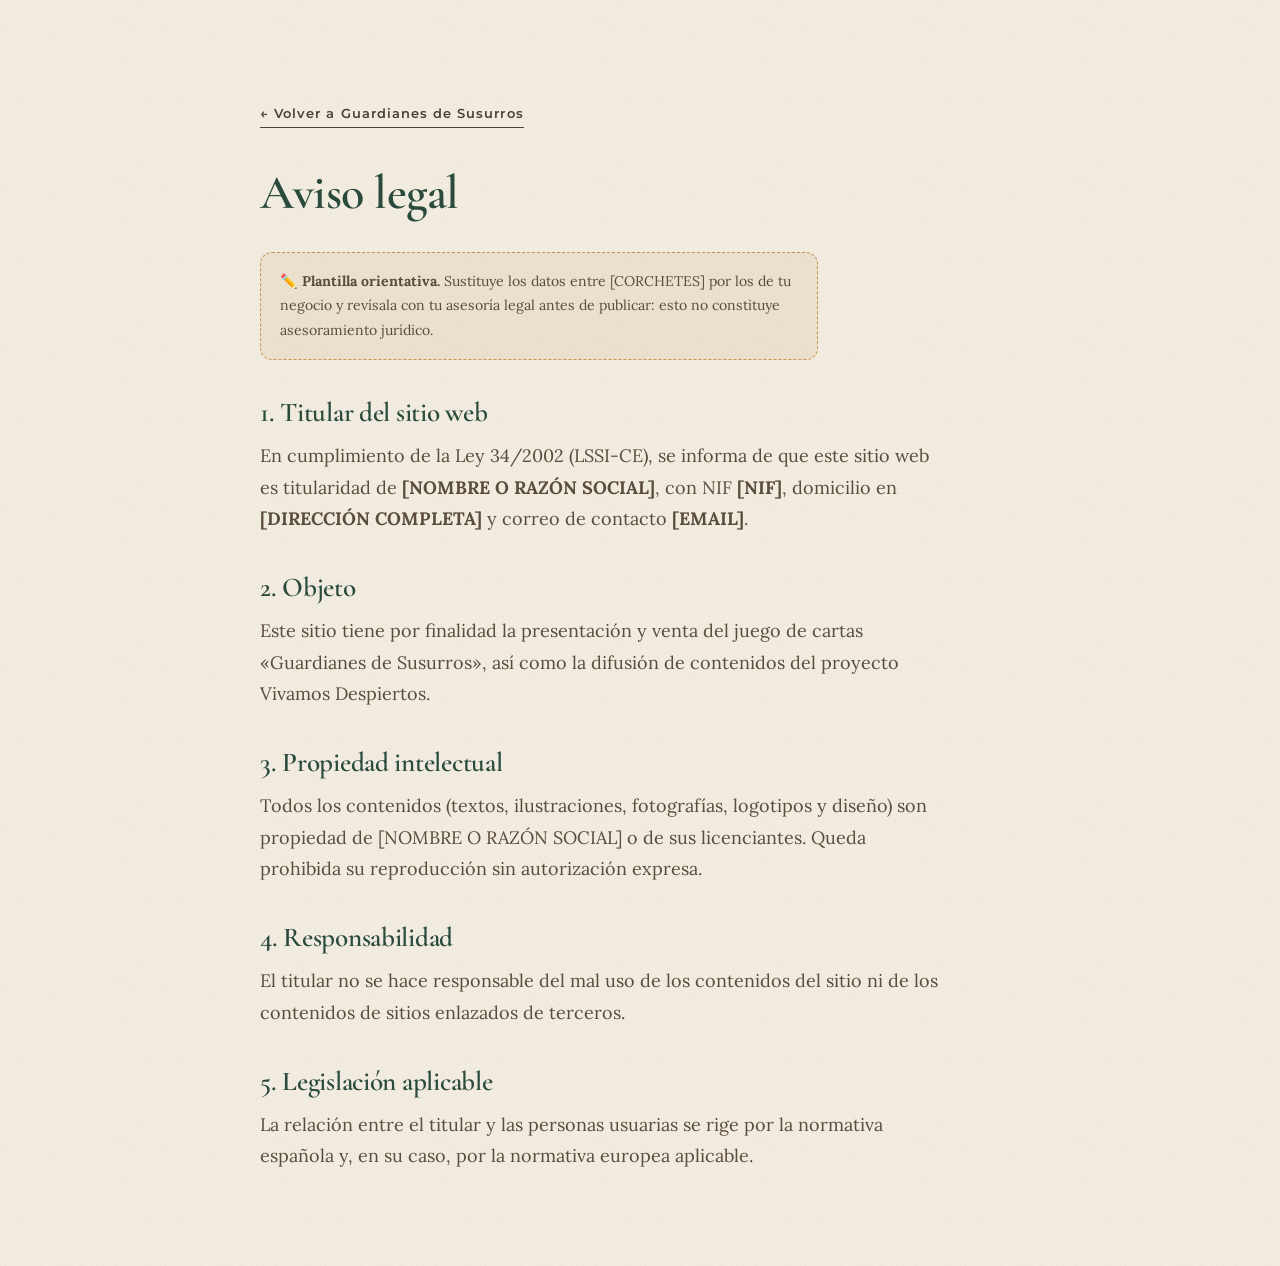
==== aviso-legal.html @ 9c3e48b4 "Guardianes de Susurros — Release Candidate v1.0 Web one-page estática: universo 3D de apertura (Thre" ====
<!DOCTYPE html>
<html lang="es">
<head>
  <meta charset="UTF-8">
  <meta name="viewport" content="width=device-width, initial-scale=1.0">
  <title>Aviso legal — Guardianes de Susurros</title>
  <meta name="description" content="Aviso legal de Guardianes de Susurros (Vivamos Despiertos): titularidad del sitio, condiciones de uso y propiedad intelectual.">
  <link rel="canonical" href="https://guardianesdesusurros.com/aviso-legal.html">
  <link rel="icon" type="image/png" sizes="32x32" href="assets/branding/favicon-32.png">
  <meta name="robots" content="noindex, follow">
  <link rel="preconnect" href="https://fonts.googleapis.com">
  <link rel="preconnect" href="https://fonts.gstatic.com" crossorigin>
  <link href="https://fonts.googleapis.com/css2?family=Cormorant+Garamond:wght@500;600;700&family=Lora:ital,wght@0,400;0,500;1,400&family=Montserrat:wght@500;600&display=swap" rel="stylesheet">
  <link rel="stylesheet" href="styles.css">
  <style>
    body { background: var(--pergamino); background-image: var(--grano); }
    .pagina-legal { width: min(760px, 92vw); margin: 0 auto; padding: 6rem 0 5rem; }
    .pagina-legal h1 { font-size: clamp(2rem, 5vw, 3rem); color: var(--bosque); margin-bottom: 2rem; }
    .pagina-legal h2 { font-size: clamp(1.3rem, 2.6vw, 1.7rem); margin: 2.4rem 0 0.8rem; color: var(--bosque); }
    .pagina-legal p, .pagina-legal li { margin-bottom: 0.9rem; color: var(--tinta-suave); }
    .pagina-legal ul { padding-left: 1.4rem; }
    .volver { display: inline-block; margin-bottom: 2.5rem; }
    .aviso-editar {
      background: rgba(194,150,75,0.12); border: 1px dashed var(--dorado);
      border-radius: 12px; padding: 1rem 1.2rem; font-size: 0.88rem; margin-bottom: 2rem;
    }
  </style>
</head>
<body>
  <main class="pagina-legal">
    <a class="enlace-suave volver" href="index.html#pie">← Volver a Guardianes de Susurros</a>
    <h1>Aviso legal</h1>
    <p class="aviso-editar">✏️ <strong>Plantilla orientativa.</strong> Sustituye los datos entre
    [CORCHETES] por los de tu negocio y revísala con tu asesoría legal antes de publicar:
    esto no constituye asesoramiento jurídico.</p>
    <h2>1. Titular del sitio web</h2>
    <p>En cumplimiento de la Ley 34/2002 (LSSI-CE), se informa de que este sitio web es
    titularidad de <strong>[NOMBRE O RAZÓN SOCIAL]</strong>, con NIF <strong>[NIF]</strong>,
    domicilio en <strong>[DIRECCIÓN COMPLETA]</strong> y correo de contacto
    <strong>[EMAIL]</strong>.</p>
    <h2>2. Objeto</h2>
    <p>Este sitio tiene por finalidad la presentación y venta del juego de cartas
    «Guardianes de Susurros», así como la difusión de contenidos del proyecto
    Vivamos Despiertos.</p>
    <h2>3. Propiedad intelectual</h2>
    <p>Todos los contenidos (textos, ilustraciones, fotografías, logotipos y diseño) son
    propiedad de [NOMBRE O RAZÓN SOCIAL] o de sus licenciantes. Queda prohibida su
    reproducción sin autorización expresa.</p>
    <h2>4. Responsabilidad</h2>
    <p>El titular no se hace responsable del mal uso de los contenidos del sitio ni de los
    contenidos de sitios enlazados de terceros.</p>
    <h2>5. Legislación aplicable</h2>
    <p>La relación entre el titular y las personas usuarias se rige por la normativa
    española y, en su caso, por la normativa europea aplicable.</p>
  </main>
</body>
</html>
---- styles.css ----
/* ═══════════════════════════════════════════════════════════
   GUARDIANES DE SUSURROS — Vivamos Despiertos
   Dirección de arte: realismo mágico · pergamino · tinta · bosque
   ═══════════════════════════════════════════════════════════ */

:root {
  /* — Paleta — */
  --pergamino:      #F7F1E5;
  --pergamino-alto: #FBF7EE;
  --arena:          #EDE2CC;
  --tinta:          #2C241B;
  --tinta-suave:    #5A4C3C;
  --bosque:         #2A4B3C;
  --bosque-noche:   #16281F;
  --bosque-abismo:  #0E1B14;
  --pizarra:        #23312E;   /* fondo neutro oscuro del bloque Tensión */
  --dorado:         #C2964B;
  --dorado-claro:   #E3C98D;
  --marron:         #6B4F35;

  /* — Tipografía — */
  --f-display: "Cormorant Garamond", Georgia, serif;
  --f-cuerpo:  "Lora", Georgia, serif;
  --f-utilidad:"Montserrat", -apple-system, sans-serif;

  /* — Ritmo — */
  --bloque-y: clamp(5.5rem, 12vw, 10rem);
  --radio-carta: clamp(10px, 1.4vw, 16px);

  /* — Grano de papel (ruido SVG sutil) — */
  --grano: url("data:image/svg+xml,%3Csvg xmlns='http://www.w3.org/2000/svg' width='160' height='160'%3E%3Cfilter id='n'%3E%3CfeTurbulence type='fractalNoise' baseFrequency='0.9' numOctaves='2'/%3E%3CfeColorMatrix values='0 0 0 0 0 0 0 0 0 0 0 0 0 0 0 0 0 0 0.05 0'/%3E%3C/filter%3E%3Crect width='160' height='160' filter='url(%23n)'/%3E%3C/svg%3E");
}

/* ─────────────── Base ─────────────── */
*, *::before, *::after { box-sizing: border-box; margin: 0; padding: 0; }

html { scroll-behavior: smooth; }
section[id], footer[id] { scroll-margin-top: 90px; } /* respaldo sin JS */

body {
  font-family: var(--f-cuerpo);
  font-size: clamp(1rem, 0.95rem + 0.3vw, 1.125rem);
  line-height: 1.75;
  color: var(--tinta);
  background: var(--bosque-noche); /* el universo asoma primero */
  overflow-x: hidden;
  -webkit-font-smoothing: antialiased;
}

img { max-width: 100%; display: block; }

h1, h2, h3 {
  font-family: var(--f-display);
  font-weight: 600;
  line-height: 1.08;
  letter-spacing: -0.01em;
  text-wrap: balance;
}
h1 { font-size: clamp(2.6rem, 7vw, 5.2rem); }
h2 { font-size: clamp(2rem, 4.6vw, 3.4rem); }
h3 { font-size: clamp(1.3rem, 2.2vw, 1.65rem); }
h1 em, h2 em, h3 em { font-style: italic; font-weight: 500; color: var(--bosque); }
.titulo-claro em { color: var(--dorado-claro); }

p { max-width: 62ch; }

a { color: inherit; }

.contenedor { width: min(1160px, 92vw); margin-inline: auto; }
.estrecho   { width: min(740px, 92vw); }
.centrado   { text-align: center; }
.centrado p { margin-inline: auto; }

.visualmente-oculto {
  position: absolute; width: 1px; height: 1px;
  clip-path: inset(50%); overflow: hidden; white-space: nowrap;
}

/* Salto al contenido (a11y): fuera de pantalla hasta recibir foco */
.salto-contenido {
  position: fixed; top: -100px; left: 1rem; z-index: 200;
  font-family: var(--f-utilidad); font-size: 0.8rem; font-weight: 600;
  color: var(--bosque-abismo); background: var(--dorado-claro);
  padding: 0.7rem 1.2rem; border-radius: 999px; text-decoration: none;
  transition: top 0.2s ease;
}
.salto-contenido:focus-visible { top: 1rem; }

.eyebrow {
  font-family: var(--f-utilidad);
  font-size: 0.72rem;
  font-weight: 600;
  letter-spacing: 0.32em;
  text-transform: uppercase;
  color: var(--marron);
  margin-bottom: 1.2rem;
}
.eyebrow-clara  { color: var(--dorado-claro); }
.eyebrow-dorada { color: var(--dorado); }

/* ─────────────── Botones ─────────────── */
.boton {
  display: inline-block;
  font-family: var(--f-utilidad);
  font-weight: 600;
  font-size: 0.95rem;
  letter-spacing: 0.04em;
  text-decoration: none;
  color: var(--bosque-abismo);
  background:
    var(--grano),
    linear-gradient(170deg, var(--dorado-claro), var(--dorado) 55%, #A87D38);
  padding: 1.05rem 2.2rem;
  border-radius: 999px;
  border: 1px solid rgba(60, 42, 12, 0.35);
  box-shadow:
    inset 0 1px 0 rgba(255, 244, 214, 0.65),
    0 10px 28px -10px rgba(122, 89, 28, 0.55);
  transition: transform 0.35s cubic-bezier(.22,1,.36,1), box-shadow 0.35s;
  cursor: pointer;
}
.boton:hover {
  transform: translateY(-2px);
  box-shadow:
    inset 0 1px 0 rgba(255, 244, 214, 0.75),
    0 16px 36px -10px rgba(122, 89, 28, 0.65);
}
.boton:focus-visible,
a:focus-visible, button:focus-visible, summary:focus-visible, input:focus-visible {
  outline: 3px solid var(--dorado);
  outline-offset: 3px;
}
.boton-mini { padding: 0.6rem 1.3rem; font-size: 0.78rem; }
.boton-gigante {
  font-size: clamp(1rem, 1.6vw, 1.2rem);
  padding: 1.35rem clamp(2rem, 4vw, 3.4rem);
}
.enlace-suave {
  font-family: var(--f-utilidad);
  font-size: 0.82rem;
  font-weight: 600;
  letter-spacing: 0.08em;
  text-decoration: none;
  border-bottom: 1px solid currentColor;
  padding-bottom: 2px;
  opacity: 0.85;
  transition: opacity 0.3s;
}
.enlace-suave:hover { opacity: 1; }

/* ═══════════════ PANTALLA DE CARGA ═══════════════ */
#cargador {
  position: fixed; inset: 0; z-index: 100;
  display: grid; place-items: center;
  background: var(--bosque-abismo);
  transition: opacity 0.9s ease, visibility 0.9s;
}
#cargador.fuera { opacity: 0; visibility: hidden; }
.cargador-sello { display: grid; justify-items: center; gap: 1rem; color: var(--dorado-claro); }
.sello-buho { width: 56px; height: 56px; animation: latido 2.4s ease-in-out infinite; }
.cargador-texto {
  font-family: var(--f-utilidad); font-size: 0.7rem;
  letter-spacing: 0.4em; text-transform: uppercase; opacity: 0.7;
}
@keyframes latido { 0%,100% { opacity: 0.5; transform: scale(0.97);} 50% { opacity: 1; transform: scale(1);} }

/* ═══════════════ UNIVERSO 3D DE APERTURA ═══════════════
   ⛔ REGLA DE ORO — estilos del scroll de cartas: NO TOCAR  */
#universo {
  position: relative;
  height: 320vh; /* recorrido de scroll de la apertura */
}
#lienzo-universo {
  position: fixed; inset: 0;
  width: 100%; height: 100vh; height: 100dvh;
  display: block;
  z-index: 1;
}
.universo-velo {
  position: fixed; inset: 0; z-index: 2; pointer-events: none;
  background:
    var(--grano),
    radial-gradient(ellipse 90% 70% at 50% 110%, rgba(194,150,75,0.12), transparent 60%),
    radial-gradient(ellipse 120% 90% at 50% -20%, rgba(10,18,13,0.55), transparent 65%);
  mix-blend-mode: normal;
}
.universo-overlay {
  position: fixed; inset: 0; z-index: 3;
  display: grid; place-content: center; justify-items: center;
  text-align: center; color: var(--pergamino);
  pointer-events: none;
  padding: 0 6vw;
}
.overlay-marca {
  font-family: var(--f-utilidad); font-size: 0.7rem; font-weight: 500;
  letter-spacing: 0.42em; text-transform: uppercase;
  color: var(--dorado-claro); margin-bottom: 2rem;
}
.overlay-titulo {
  font-family: var(--f-display); font-weight: 500;
  font-size: clamp(3rem, 11vw, 8.5rem);
  line-height: 0.96; letter-spacing: 0.01em;
  text-shadow: 0 8px 60px rgba(0,0,0,0.55);
}
.overlay-titulo .linea { display: block; overflow: hidden; }
.overlay-titulo .linea > span { display: inline-block; }
.linea-de { font-style: italic; font-size: 0.42em; color: var(--dorado-claro); margin: 0.4em 0; }
.overlay-sub {
  margin-top: 2.2rem; font-style: italic;
  color: var(--dorado-claro);
  font-size: clamp(1rem, 2vw, 1.3rem); opacity: 0.9;
}
.overlay-scroll {
  position: fixed; left: 50%; bottom: 4.5vh; transform: translateX(-50%);
  display: grid; justify-items: center; gap: 0.9rem;
  font-family: var(--f-utilidad); font-size: 0.66rem;
  letter-spacing: 0.34em; text-transform: uppercase;
  color: var(--dorado-claro); opacity: 0.8;
}
.scroll-pluma {
  width: 1px; height: 52px;
  background: linear-gradient(var(--dorado-claro), transparent);
  animation: pluma 2.2s ease-in-out infinite;
}
@keyframes pluma { 0% { transform: scaleY(0); transform-origin: top; } 55% { transform: scaleY(1); transform-origin: top; } 56% { transform-origin: bottom; } 100% { transform: scaleY(0); transform-origin: bottom; } }
/* ⛔ FIN de los estilos intocables de la apertura */

/* ═══════════════ CABECERA FLOTANTE ═══════════════ */
#cabecera {
  position: fixed; top: 0; left: 0; right: 0; z-index: 50;
  display: flex; align-items: center; justify-content: space-between;
  padding: 0.9rem clamp(1.2rem, 4vw, 3rem);
  background: color-mix(in srgb, var(--pergamino) 88%, transparent);
  backdrop-filter: blur(10px) saturate(1.1);
  -webkit-backdrop-filter: blur(10px) saturate(1.1);
  border-bottom: 1px solid rgba(44, 36, 27, 0.08);
  transition: transform 0.6s cubic-bezier(.22,1,.36,1), opacity 0.6s;
}
#cabecera.oculta { transform: translateY(-110%); opacity: 0; }
.cabecera-logo {
  display: flex; align-items: center; gap: 0.7rem;
  text-decoration: none; color: var(--tinta);
}
.logo-imagen { width: 40px; height: 40px; object-fit: contain; }
.logo-buho { width: 34px; height: 34px; color: var(--bosque); }
.logo-nombre {
  font-family: var(--f-display); font-weight: 600;
  font-size: 1.15rem; letter-spacing: 0.01em;
}
.logo-nombre em { font-style: italic; font-weight: 500; color: var(--dorado); }

#nav-principal {
  display: flex; gap: clamp(1rem, 2vw, 1.8rem);
}
.nav-enlace {
  font-family: var(--f-utilidad);
  font-size: 0.74rem; font-weight: 600;
  letter-spacing: 0.1em; text-transform: uppercase;
  text-decoration: none;
  color: var(--tinta-suave);
  padding: 0.35rem 0;
  border-bottom: 2px solid transparent;
  transition: color 0.3s, border-color 0.3s;
}
.nav-enlace:hover { color: var(--bosque); border-color: var(--dorado); }
.cabecera-acciones { display: flex; align-items: center; gap: 0.9rem; }
#nav-burger {
  display: none;
  flex-direction: column; justify-content: center; gap: 5px;
  width: 42px; height: 42px;
  background: none; border: 1px solid rgba(44,36,27,0.2);
  border-radius: 10px; cursor: pointer;
  padding: 0 10px;
  transition: border-color 0.3s;
}
#nav-burger span {
  display: block; height: 2px; width: 100%;
  background: var(--tinta);
  border-radius: 2px;
  transition: transform 0.35s cubic-bezier(.22,1,.36,1), opacity 0.3s;
}
.nav-abierta #nav-burger span:nth-child(1) { transform: translateY(7px) rotate(45deg); }
.nav-abierta #nav-burger span:nth-child(2) { opacity: 0; }
.nav-abierta #nav-burger span:nth-child(3) { transform: translateY(-7px) rotate(-45deg); }

@media (max-width: 1080px) {
  #nav-burger { display: flex; }
  #nav-principal {
    position: fixed; top: 64px; left: 0; right: 0;
    flex-direction: column; gap: 0;
    background: var(--pergamino-alto);
    background-image: var(--grano);
    border-bottom: 1px solid rgba(44,36,27,0.12);
    box-shadow: 0 30px 60px -30px rgba(44,36,27,0.4);
    padding: 0.6rem 1.4rem 1.2rem;
    transform: translateY(-12px);
    opacity: 0; visibility: hidden; pointer-events: none;
    transition: transform 0.4s cubic-bezier(.22,1,.36,1), opacity 0.4s, visibility 0.4s;
  }
  .nav-abierta #nav-principal {
    transform: translateY(0);
    opacity: 1; visibility: visible; pointer-events: auto;
  }
  .nav-enlace {
    padding: 0.9rem 0;
    font-size: 0.82rem;
    border-bottom: 1px solid rgba(44,36,27,0.08);
  }
  .nav-enlace:last-child { border-bottom-color: transparent; }
}

/* ═══════════════ LANDING ═══════════════ */
#landing {
  position: relative; z-index: 10;
  background: var(--pergamino);
  background-image: var(--grano);
  box-shadow: 0 -40px 120px rgba(0,0,0,0.45);
  border-radius: clamp(18px, 3vw, 36px) clamp(18px, 3vw, 36px) 0 0;
}
.bloque { padding-block: var(--bloque-y); position: relative; }

/* ─────────── Bloque 1 · Hero ─────────── */
.bloque-hero {
  min-height: 100vh; min-height: 100dvh;
  display: grid; align-items: end;
  padding: 0;
  border-radius: inherit;
  overflow: hidden;
}
.hero-media, .hero-media img, .hero-media video {
  position: absolute; inset: 0; width: 100%; height: 100%;
  object-fit: cover;
}
.hero-velo {
  position: absolute; inset: 0;
  background:
    linear-gradient(180deg, rgba(14,27,20,0.45) 0%, rgba(14,27,20,0.1) 35%, rgba(14,27,20,0.78) 100%),
    radial-gradient(ellipse 80% 60% at 30% 100%, rgba(14,27,20,0.65), transparent 70%);
}
.hero-contenido {
  position: relative;
  padding: clamp(6rem, 12vh, 9rem) clamp(1.4rem, 6vw, 5rem) clamp(3.5rem, 8vh, 6rem);
  color: var(--pergamino-alto);
  max-width: 880px;
}
.hero-contenido h1 { text-shadow: 0 4px 40px rgba(0,0,0,0.5); }
.hero-contenido h1 em { color: var(--dorado-claro); }
.hero-sub {
  margin-top: 1.6rem;
  font-size: clamp(1.1rem, 1.9vw, 1.35rem);
  line-height: 1.6; max-width: 46ch;
  text-shadow: 0 2px 20px rgba(0,0,0,0.5);
}
.hero-claim { margin-top: 1rem; font-style: italic; opacity: 0.92; }
.hero-claim strong { color: var(--dorado-claro); font-style: normal; }
.hero-acciones {
  margin-top: 2.4rem;
  display: flex; flex-wrap: wrap; align-items: center; gap: 1.6rem;
}
.hero-nota {
  margin-top: 1.4rem;
  font-family: var(--f-utilidad); font-size: 0.72rem;
  letter-spacing: 0.14em; text-transform: uppercase; opacity: 0.8;
}

/* ─────────── Bloque 2 · La Tensión (fondo oscuro) ─────────── */
.bloque-tension {
  background:
    var(--grano),
    linear-gradient(175deg, var(--pizarra), var(--bosque-noche) 85%);
  color: var(--pergamino);
  overflow: hidden;
}
.bloque-tension h2 em { color: var(--dorado-claro); }
/* Imagen de fondo opcional: se intuye tras el velo verde */
.tension-fondo { position: absolute; inset: 0; pointer-events: none; }
.tension-fondo img {
  width: 100%; height: 100%; object-fit: cover;
  opacity: 0.16;
  filter: saturate(0.6) contrast(0.95);
  mask-image: radial-gradient(ellipse 90% 80% at 50% 40%, black 30%, transparent 90%);
  -webkit-mask-image: radial-gradient(ellipse 90% 80% at 50% 40%, black 30%, transparent 90%);
}
.tension-contenido { position: relative; }
/* Logo semitransparente a un lado del fondo verde */
.tension-marca {
  position: absolute;
  right: clamp(-70px, -3vw, -20px);
  top: 50%;
  transform: translateY(-50%) rotate(6deg);
  width: clamp(220px, 30vw, 460px);
  opacity: 0.07;
  filter: grayscale(0.35) brightness(1.6);
  pointer-events: none;
}
@media (max-width: 760px) {
  .tension-marca { width: 240px; right: -70px; top: auto; bottom: -40px; transform: rotate(6deg); opacity: 0.06; }
}
.tension-texto { margin-top: 2.4rem; display: grid; gap: 1.3rem; }
.tension-texto p {
  margin-inline: auto;
  font-size: clamp(1.05rem, 1.7vw, 1.2rem);
  opacity: 0.92;
}
.tension-texto strong { color: var(--dorado-claro); }

/* ─────────── Bloque 3 · La Solución (presentación) ─────────── */
.bloque-presentacion { background: transparent; }
.presentacion-rejilla {
  display: grid; grid-template-columns: 0.95fr 1.05fr;
  gap: clamp(2.5rem, 6vw, 6rem); align-items: center;
}
.solucion-foto img {
  border-radius: var(--radio-carta);
  box-shadow: 0 30px 70px -25px rgba(44, 36, 27, 0.45);
  transform: rotate(-1.5deg);
}
.presentacion-texto h2 { font-size: clamp(1.8rem, 3.8vw, 2.9rem); }
.presentacion-parrafo {
  margin-top: 1.8rem;
  font-size: clamp(1.05rem, 1.7vw, 1.2rem);
}
.presentacion-parrafo strong { color: var(--bosque); }

/* ─────────── Bloque 4 · Cómo funciona (4 pasos con fotos) ─────────── */
.bloque-pasos {
  background: linear-gradient(var(--arena), color-mix(in srgb, var(--arena) 70%, var(--pergamino)));
  border-block: 1px solid rgba(44,36,27,0.07);
}
.solucion-cabecera { text-align: center; max-width: 760px; margin: 0 auto 4rem; }
.solucion-lema {
  margin: 1.6rem auto 0;
  font-style: italic; font-size: clamp(1.05rem, 1.8vw, 1.25rem);
  color: var(--tinta-suave);
}
.pasos-galeria {
  list-style: none;
  display: grid;
  grid-template-columns: repeat(auto-fit, minmax(230px, 1fr));
  gap: clamp(1.4rem, 3vw, 2.4rem);
  counter-reset: paso;
}
.paso-tarjeta {
  background: var(--pergamino-alto);
  background-image: var(--grano);
  border: 1px solid rgba(44, 36, 27, 0.09);
  border-radius: 16px;
  overflow: hidden;
  box-shadow: 0 18px 40px -24px rgba(44, 36, 27, 0.35);
  transition: transform 0.5s cubic-bezier(.22,1,.36,1), box-shadow 0.5s, border-color 0.5s;
}
.paso-tarjeta:hover {
  transform: translateY(-8px);
  border-color: color-mix(in srgb, var(--dorado) 55%, transparent);
  box-shadow: 0 30px 60px -24px rgba(44, 36, 27, 0.5);
}
.paso-foto {
  position: relative;
  aspect-ratio: 4 / 3;
  overflow: hidden;
  background: var(--arena);
}
.paso-foto img {
  width: 100%; height: 106%; object-fit: cover;
  transition: transform 0.7s cubic-bezier(.22,1,.36,1);
}
.paso-tarjeta:hover .paso-foto img { transform: scale(1.05); }
.paso-cifra {
  position: absolute; left: 1rem; bottom: 1rem;
  font-family: var(--f-display); font-weight: 500; font-style: italic;
  font-size: 1.5rem; line-height: 1;
  color: var(--dorado-claro);
  width: 2.7rem; height: 2.7rem;
  display: grid; place-items: center;
  border: 1px solid rgba(227, 201, 141, 0.6);
  border-radius: 50%;
  background: rgba(14, 27, 20, 0.55);
  backdrop-filter: blur(4px);
}
.paso-tarjeta h3 { padding: 1.4rem 1.5rem 0; color: var(--bosque); }
.paso-tarjeta p {
  padding: 0.5rem 1.5rem 1.7rem;
  font-style: italic; font-size: 0.97rem; color: var(--tinta-suave);
}

/* ─────────── Bloque 5 · Carta de la Semana + captación ─────────── */
.bloque-carta-semana {
  background:
    var(--grano),
    radial-gradient(ellipse 120% 90% at 50% 0%, #20382C, var(--bosque-noche) 70%);
  color: var(--pergamino);
  overflow: hidden;
}
.carta-semana-fondo {
  position: absolute; inset: 0; pointer-events: none;
  background: radial-gradient(ellipse 50% 38% at 50% 62%, rgba(194,150,75,0.18), transparent 70%);
}
.carta-semana-intro { margin: 1rem auto 3.5rem; opacity: 0.85; font-style: italic; }
.escenario-carta { perspective: 1600px; display: grid; justify-items: center; gap: 1.8rem; }
.carta3d {
  position: relative;
  width: min(330px, 74vw);
  aspect-ratio: 320 / 500;
  background: none; border: none; cursor: pointer;
  transform-style: preserve-3d;
  transition: transform 1s cubic-bezier(.4, 0.9, 0.3, 1);
  will-change: transform;
  border-radius: var(--radio-carta);
}
.carta3d.girada { transform: rotateY(180deg); }
.carta3d:hover:not(.girada) { transform: rotateY(8deg) rotateX(4deg) translateY(-6px); }
.carta-cara {
  position: absolute; inset: 0;
  border-radius: var(--radio-carta);
  backface-visibility: hidden;
  -webkit-backface-visibility: hidden;
  overflow: hidden;
  box-shadow:
    0 0 0 1px rgba(227, 201, 141, 0.35),
    0 40px 90px -20px rgba(0,0,0,0.7),
    0 0 80px -10px rgba(194,150,75,0.25);
}
.carta-frontal img { width: 100%; height: 100%; object-fit: cover; }
.carta-brillo {
  position: absolute; inset: 0;
  background: linear-gradient(115deg, transparent 30%, rgba(255,243,214,0.22) 48%, transparent 62%);
  transform: translateX(-120%);
  animation: brillo 6s ease-in-out infinite 2s;
}
@keyframes brillo { 0%, 70%, 100% { transform: translateX(-120%);} 82% { transform: translateX(120%);} }
.carta-trasera {
  transform: rotateY(180deg);
  background:
    var(--grano),
    radial-gradient(ellipse at 50% 0%, #F4ECDA, #E8DCC2 75%);
  color: var(--tinta);
  display: grid; align-content: center; gap: 1.1rem;
  padding: clamp(1.2rem, 5vw, 2rem) clamp(1.1rem, 4.5vw, 1.8rem);
  text-align: center;
  border: 6px solid transparent;
  background-clip: padding-box;
  outline: 1px solid rgba(107, 79, 53, 0.4);
  outline-offset: -12px;
}
.trasera-adorno { color: var(--dorado); font-size: 0.7rem; letter-spacing: 0.5em; }
.trasera-titulo {
  display: block;
  font-family: var(--f-display); font-weight: 700;
  font-size: clamp(0.95rem, 2.6vw, 1.1rem);
  color: var(--marron); margin-bottom: 0.3rem;
}
.trasera-texto {
  display: block;
  font-size: clamp(0.78rem, 2.2vw, 0.9rem);
  line-height: 1.55;
}
.trasera-pregunta { font-style: italic; }
.carta-pista {
  font-family: var(--f-utilidad); font-size: 0.64rem;
  letter-spacing: 0.3em; text-transform: uppercase;
  color: var(--dorado-claro); opacity: 0.75;
}

/* — Formulario de captación — */
.carta-captacion {
  margin: 4rem auto 0;
  max-width: 560px;
  background: rgba(14, 27, 20, 0.45);
  border: 1px solid rgba(227, 201, 141, 0.28);
  border-radius: 18px;
  padding: clamp(1.8rem, 4vw, 2.6rem);
  backdrop-filter: blur(6px);
}
.captacion-titulo {
  font-family: var(--f-display);
  font-size: clamp(1.3rem, 2.4vw, 1.6rem);
  font-weight: 600;
}
.captacion-lista {
  list-style: none;
  margin: 1.1rem auto 1.8rem;
  display: grid; gap: 0.45rem;
  justify-content: center;
  text-align: left;
  font-size: 0.97rem; opacity: 0.92;
}
.captacion-lista li { padding-left: 1.5rem; position: relative; }
.captacion-lista li::before {
  content: "✦"; position: absolute; left: 0; top: 0.15em;
  color: var(--dorado-claro); font-size: 0.8em;
}
.captacion-form {
  display: flex; flex-wrap: wrap; gap: 0.8rem; justify-content: center;
}
.captacion-form input {
  flex: 1 1 240px;
  font-family: var(--f-cuerpo); font-size: 1rem;
  color: var(--pergamino);
  background: rgba(247, 241, 229, 0.08);
  border: 1px solid rgba(227, 201, 141, 0.4);
  border-radius: 999px;
  padding: 0.95rem 1.5rem;
  transition: border-color 0.3s, background 0.3s;
}
.captacion-form input::placeholder { color: rgba(247, 241, 229, 0.5); }
.captacion-form input:focus {
  outline: none;
  border-color: var(--dorado-claro);
  background: rgba(247, 241, 229, 0.12);
}
.captacion-consentimiento {
  flex: 1 1 100%;
  display: flex; align-items: flex-start; gap: 0.6rem;
  margin-top: 0.4rem;
  text-align: left;
  font-size: 0.8rem; line-height: 1.5; opacity: 0.85;
  cursor: pointer;
}
.captacion-consentimiento input {
  margin-top: 0.25em;
  width: 1rem; height: 1rem;
  accent-color: var(--dorado);
  cursor: pointer;
}
.captacion-consentimiento a { color: var(--dorado-claro); }
.captacion-nota {
  margin: 1.1rem auto 0;
  font-size: 0.82rem; font-style: italic; opacity: 0.7;
  transition: opacity 0.3s;
}
.captacion-exito { color: var(--dorado-claro); opacity: 1 !important; font-style: normal; }
.captacion-error { color: #E8A9A0; opacity: 1 !important; font-style: normal; }

/* ─────────── Bloque 6 · La Experiencia (5 beneficios) ─────────── */
.beneficios-malla {
  margin-top: 4rem;
  display: grid;
  grid-template-columns: repeat(auto-fit, minmax(210px, 1fr));
  gap: clamp(1.2rem, 2.5vw, 2rem);
}
/* Composición 3 arriba + 2 abajo (Empatía junto a Conexión) */
@media (min-width: 901px) {
  .beneficios-malla.filas-3-2 { grid-template-columns: repeat(6, 1fr); }
  .beneficios-malla.filas-3-2 > * { grid-column: span 2; }
  .beneficios-malla.filas-3-2 > :nth-child(4) { grid-column: 2 / 4; }
  .beneficios-malla.filas-3-2 > :nth-child(5) { grid-column: 4 / 6; }
}
.beneficio {
  background: var(--pergamino-alto);
  background-image: var(--grano);
  border: 1px solid rgba(44, 36, 27, 0.09);
  border-radius: 14px;
  padding: 2.4rem 1.6rem 2.2rem;
  text-align: center;
  box-shadow: 0 18px 40px -24px rgba(44, 36, 27, 0.35);
  transition: transform 0.5s cubic-bezier(.22,1,.36,1), box-shadow 0.5s, border-color 0.5s;
}
.beneficio:hover {
  transform: translateY(-6px) rotate(-0.4deg);
  border-color: color-mix(in srgb, var(--dorado) 50%, transparent);
  box-shadow:
    0 28px 56px -24px rgba(44, 36, 27, 0.45),
    0 0 40px -18px rgba(194, 150, 75, 0.55);
}
.beneficio-icono { width: 46px; height: 46px; color: var(--bosque); margin: 0 auto 1.1rem; transition: transform 0.5s; }
.beneficio:hover .beneficio-icono { transform: scale(1.08) rotate(-3deg); color: var(--dorado); }
.beneficio h3 { color: var(--bosque); margin-bottom: 0.5rem; }
.beneficio p { font-size: 0.94rem; margin-inline: auto; }
.beneficio p strong { color: var(--bosque); }

/* ─────────── Bloque 7 · ¿Para quién es? (5 tarjetas) ─────────── */
.bloque-publicos {
  background: linear-gradient(color-mix(in srgb, var(--arena) 55%, var(--pergamino)), var(--pergamino));
  border-top: 1px solid rgba(44,36,27,0.07);
}
.publicos-malla {
  margin-top: 4rem;
  display: grid;
  grid-template-columns: repeat(auto-fit, minmax(210px, 1fr));
  gap: clamp(1.2rem, 2.5vw, 2rem);
}
/* Composición 2 arriba + 3 abajo */
@media (min-width: 901px) {
  .publicos-malla.filas-2-3 { grid-template-columns: repeat(6, 1fr); }
  .publicos-malla.filas-2-3 > :nth-child(1) { grid-column: 1 / 4; }
  .publicos-malla.filas-2-3 > :nth-child(2) { grid-column: 4 / 7; }
  .publicos-malla.filas-2-3 > :nth-child(n+3) { grid-column: span 2; }
  .publicos-malla.filas-2-3 > :nth-child(-n+2) .publico-foto { aspect-ratio: 16 / 8.5; }
}
.publico {
  background: var(--pergamino-alto);
  background-image: var(--grano);
  border: 1px solid rgba(44, 36, 27, 0.09);
  border-radius: 16px;
  overflow: hidden;
  box-shadow: 0 18px 40px -24px rgba(44, 36, 27, 0.35);
  transition: transform 0.5s cubic-bezier(.22,1,.36,1), box-shadow 0.5s, border-color 0.5s;
}
.publico:hover {
  transform: translateY(-8px);
  border-color: color-mix(in srgb, var(--dorado) 55%, transparent);
  box-shadow: 0 30px 60px -24px rgba(44, 36, 27, 0.5);
}
.publico-foto {
  aspect-ratio: 4 / 3;
  overflow: hidden;
  background: var(--arena);
}
.publico-foto img {
  width: 100%; height: 106%; object-fit: cover;
  transition: transform 0.7s cubic-bezier(.22,1,.36,1);
}
.publico:hover .publico-foto img { transform: scale(1.05); }
.publico h3 { padding: 1.2rem 1.4rem 0; color: var(--bosque); }
.publico p {
  padding: 0.45rem 1.4rem 1.6rem;
  font-style: italic; font-size: 0.94rem; color: var(--tinta-suave);
}

/* ─────────── Bloque 8 · Testimonios ─────────── */
.bloque-testimonios { background: transparent; }
.testimonios-video {
  margin: 4rem auto 0;
  max-width: 860px;
  border-radius: var(--radio-carta);
  overflow: hidden;
  box-shadow: 0 34px 80px -28px rgba(44, 36, 27, 0.5);
  background: var(--bosque-abismo);
}
.testimonios-video video { width: 100%; display: block; aspect-ratio: 16 / 9; object-fit: cover; }
.testimonios-malla {
  margin-top: clamp(2.5rem, 5vw, 4rem);
  display: grid;
  grid-template-columns: repeat(auto-fit, minmax(240px, 1fr));
  gap: clamp(1.4rem, 3vw, 2.4rem);
}

/* ── Componente de testimonios escalable ──────────────────────
   Envuelve la malla existente sin alterar el estilo de las tarjetas.
   Con 4 tarjetas en escritorio se ve exactamente igual que la malla
   original; con más, la pista desliza (dedo en móvil, flechas y
   teclado en escritorio). Las flechas solo existen si hay overflow. */
.testimonios-carrusel { position: relative; margin-top: clamp(2.5rem, 5vw, 4rem); }
.testimonios-carrusel .testimonios-malla {
  margin-top: 0;
  grid-template-columns: none;
  grid-auto-flow: column;
  grid-auto-columns: calc((100% - 3 * clamp(1.4rem, 3vw, 2.4rem)) / 4);
  overflow-x: auto;
  overscroll-behavior-x: contain;
  scroll-snap-type: x mandatory;
  scroll-behavior: smooth;
  scrollbar-width: none;
  -webkit-overflow-scrolling: touch;
  padding-bottom: 6px;   /* aire para la sombra de las tarjetas… */
  margin-bottom: -6px;   /* …compensado: la altura del bloque no varía ni 1px */
}
.testimonios-carrusel .testimonios-malla::-webkit-scrollbar { display: none; }
.testimonios-carrusel .testimonio-foto { scroll-snap-align: start; }
/* Vídeo vertical dentro de una tarjeta: misma altura de medio (4/3),
   encuadrado sobre fondo bosque para no romper la retícula */
.testimonio-foto > video {
  aspect-ratio: 4 / 3; width: 100%;
  object-fit: contain; background: var(--bosque-noche);
  display: block;
}
.carrusel-flecha {
  position: absolute; top: 50%; transform: translateY(-50%);
  z-index: 2;
  width: 44px; height: 44px;
  display: grid; place-items: center;
  font-family: var(--f-display); font-size: 1.6rem; line-height: 1;
  color: var(--bosque);
  background: var(--pergamino-alto);
  background-image: var(--grano);
  border: 1px solid rgba(44, 36, 27, 0.14);
  border-radius: 50%;
  box-shadow: 0 10px 26px -12px rgba(44, 36, 27, 0.45);
  cursor: pointer;
  transition: transform 0.35s cubic-bezier(.22,1,.36,1), box-shadow 0.35s, opacity 0.35s;
}
.carrusel-flecha:hover { transform: translateY(-50%) scale(1.06); }
.carrusel-flecha[disabled] { opacity: 0.35; cursor: default; }
.carrusel-anterior { left: -10px; }
.carrusel-siguiente { right: -10px; }
@media (max-width: 900px) {
  /* En pantallas táctiles manda el gesto: una tarjeta con asomo de la siguiente */
  .testimonios-carrusel .testimonios-malla { grid-auto-columns: min(84%, 340px); }
  .carrusel-flecha { display: none; }
}
.testimonio-foto {
  display: grid; gap: 0;
  background: var(--pergamino-alto);
  background-image: var(--grano);
  border: 1px solid rgba(44, 36, 27, 0.09);
  border-radius: 16px;
  overflow: hidden;
  box-shadow: 0 18px 40px -24px rgba(44, 36, 27, 0.35);
  transition: transform 0.5s cubic-bezier(.22,1,.36,1), box-shadow 0.5s;
}
.testimonio-foto:hover {
  transform: translateY(-6px);
  box-shadow: 0 28px 56px -24px rgba(44, 36, 27, 0.45);
}
.testimonio-foto > img {
  aspect-ratio: 4 / 3; width: 100%; object-fit: cover;
}
.testimonio-foto figcaption { padding: 1.3rem 1.4rem 1.6rem; }
.testimonio-foto blockquote p,
.testimonio-foto blockquote {
  font-family: var(--f-display);
  font-size: clamp(1.1rem, 1.9vw, 1.3rem);
  font-style: italic; font-weight: 500; line-height: 1.35;
  color: var(--tinta);
}
.testimonio-foto cite {
  display: block; margin-top: 0.8rem;
  font-family: var(--f-utilidad); font-style: normal;
  font-size: 0.66rem; letter-spacing: 0.2em; text-transform: uppercase;
  color: var(--tinta-suave);
}

/* ─────────── Bloque 9 · Qué incluye + precio ─────────── */
.bloque-compra {
  background:
    var(--grano),
    radial-gradient(ellipse 100% 80% at 80% 0%, #234234, var(--bosque-noche) 65%);
  color: var(--pergamino);
  overflow: hidden;
}
.compra-luciérnagas { position: absolute; inset: 0; pointer-events: none; }
.luciernaga {
  position: absolute;
  width: 5px; height: 5px; border-radius: 50%;
  background: var(--dorado-claro);
  box-shadow: 0 0 12px 3px rgba(227, 201, 141, 0.5);
  opacity: 0;
  animation: flotar var(--dur, 9s) ease-in-out infinite var(--ret, 0s);
}
@keyframes flotar {
  0%, 100% { opacity: 0; transform: translate(0, 0); }
  20%, 80% { opacity: var(--op, 0.7); }
  50% { transform: translate(var(--dx, 30px), var(--dy, -50px)); }
}
.compra-rejilla {
  position: relative;
  display: grid; grid-template-columns: 0.95fr 1.05fr;
  gap: clamp(2.5rem, 6vw, 6rem); align-items: center;
}
.compra-foto img {
  border-radius: var(--radio-carta);
  box-shadow:
    0 0 0 1px rgba(227, 201, 141, 0.25),
    0 50px 100px -30px rgba(0, 0, 0, 0.75);
  transform: rotate(-1.4deg);
}
.compra-detalles { list-style: none; margin: 1.8rem 0 1.6rem; display: grid; gap: 0.85rem; }
.compra-detalles li {
  padding-left: 1.7rem; position: relative; font-size: 0.98rem; opacity: 0.92;
  max-width: 56ch;
}
.compra-detalles li::before {
  content: "✦"; position: absolute; left: 0; color: var(--dorado-claro); font-size: 0.8em; top: 0.2em;
}
.compra-detalles strong { color: var(--dorado-claro); }
.compra-badges {
  display: flex; flex-wrap: wrap; gap: 0.6rem;
  margin-bottom: 1.8rem;
}
.badge {
  font-family: var(--f-utilidad);
  font-size: 0.72rem; font-weight: 600;
  letter-spacing: 0.04em;
  padding: 0.5rem 0.95rem;
  border-radius: 999px;
  border: 1px solid rgba(227, 201, 141, 0.35);
  background: rgba(227, 201, 141, 0.08);
}
.badge-bonus  { border-color: rgba(227, 201, 141, 0.6); background: rgba(227, 201, 141, 0.14); }
.badge-impacto{ border-color: rgba(140, 200, 160, 0.5); background: rgba(140, 200, 160, 0.1); }
.compra-precio {
  font-family: var(--f-display);
  font-size: clamp(1.6rem, 3vw, 2.2rem);
  font-weight: 600;
}
.compra-precio strong { color: var(--dorado-claro); }
.compra-sub {
  margin: 0.4rem 0 2rem;
  font-size: clamp(0.95rem, 1.5vw, 1.05rem);
  font-style: italic; opacity: 0.85;
}
.compra-garantia {
  margin-top: 1.3rem;
  font-family: var(--f-utilidad); font-size: 0.7rem;
  letter-spacing: 0.22em; text-transform: uppercase; opacity: 0.65;
}

/* ─────────── Bloque 10 · FAQ (acordeón) ─────────── */
.bloque-faq { background: transparent; }
.faq-lista { margin-top: 3rem; display: grid; gap: 0.9rem; }
.faq-item {
  background: var(--pergamino-alto);
  background-image: var(--grano);
  border: 1px solid rgba(44, 36, 27, 0.1);
  border-radius: 14px;
  box-shadow: 0 14px 32px -22px rgba(44, 36, 27, 0.35);
  transition: border-color 0.4s, box-shadow 0.4s;
}
.faq-item.abierta {
  border-color: color-mix(in srgb, var(--dorado) 55%, transparent);
  box-shadow: 0 20px 44px -22px rgba(44, 36, 27, 0.45);
}
.faq-item summary {
  list-style: none;
  display: flex; align-items: center; justify-content: space-between; gap: 1rem;
  cursor: pointer;
  padding: 1.25rem 1.5rem;
  font-family: var(--f-display);
  font-weight: 600;
  font-size: clamp(1.05rem, 1.9vw, 1.3rem);
  color: var(--bosque);
}
.faq-item summary::-webkit-details-marker { display: none; }
.faq-icono {
  flex: 0 0 auto;
  width: 1.9rem; height: 1.9rem;
  display: grid; place-items: center;
  font-family: var(--f-utilidad); font-weight: 500; font-size: 1.1rem;
  color: var(--dorado);
  border: 1px solid color-mix(in srgb, var(--dorado) 55%, transparent);
  border-radius: 50%;
  transition: transform 0.45s cubic-bezier(.22,1,.36,1), background 0.45s, color 0.45s;
}
.faq-item.abierta .faq-icono {
  transform: rotate(45deg);
  background: var(--dorado);
  color: var(--pergamino-alto);
}
.faq-respuesta { padding: 0 1.5rem; }
.faq-respuesta p {
  padding-bottom: 1.4rem;
  font-size: 0.98rem; color: var(--tinta-suave);
}

/* ─────────── Bloque 11 · Cierre emocional (fondo mágico) ─────────── */
.bloque-cierre {
  min-height: 88vh;
  display: grid; align-items: center;
  overflow: hidden;
  color: var(--pergamino);
  background:
    radial-gradient(ellipse 120% 80% at 50% 115%, #3A2E14 0%, transparent 55%),
    radial-gradient(ellipse 90% 70% at 50% 100%, rgba(194,150,75,0.28), transparent 60%),
    radial-gradient(ellipse 140% 100% at 50% -20%, #0A1410, transparent 70%),
    linear-gradient(180deg, var(--bosque-noche), #101E17 45%, #1B2A16 100%);
}
.cierre-media { position: absolute; inset: 0; pointer-events: none; }
.cierre-foto {
  position: absolute; inset: 0; width: 100%; height: 100%;
  object-fit: cover; opacity: 0.35;
  mix-blend-mode: luminosity;
}
/* Cielo estrellado dibujado con gradientes (sin imágenes) */
.cierre-estrellas {
  position: absolute; inset: 0;
  background-image:
    radial-gradient(1.5px 1.5px at 12% 18%, rgba(247,241,229,0.9), transparent 60%),
    radial-gradient(1px 1px at 28% 34%, rgba(247,241,229,0.7), transparent 60%),
    radial-gradient(2px 2px at 41% 12%, rgba(227,201,141,0.9), transparent 60%),
    radial-gradient(1px 1px at 57% 26%, rgba(247,241,229,0.65), transparent 60%),
    radial-gradient(1.5px 1.5px at 68% 9%, rgba(247,241,229,0.85), transparent 60%),
    radial-gradient(1px 1px at 79% 30%, rgba(227,201,141,0.7), transparent 60%),
    radial-gradient(1.5px 1.5px at 90% 16%, rgba(247,241,229,0.8), transparent 60%),
    radial-gradient(1px 1px at 20% 52%, rgba(247,241,229,0.5), transparent 60%),
    radial-gradient(1px 1px at 85% 47%, rgba(247,241,229,0.55), transparent 60%);
  animation: titilar 5.5s ease-in-out infinite alternate;
}
@keyframes titilar { from { opacity: 0.55; } to { opacity: 1; } }
/* Halo cálido: la "mesa" iluminada donde ocurre la vida */
.cierre-halo {
  position: absolute; inset: 0;
  background: radial-gradient(ellipse 46% 30% at 50% 78%, rgba(227,201,141,0.35), transparent 70%);
  animation: respirar 6s ease-in-out infinite;
}
@keyframes respirar { 0%,100% { opacity: 0.75; transform: scale(1); } 50% { opacity: 1; transform: scale(1.05); } }
.cierre-luciernagas { position: absolute; inset: 0; }
.cierre-velo {
  position: absolute; inset: 0;
  background: linear-gradient(180deg, rgba(14,27,20,0.35), transparent 35%, rgba(14,27,20,0.4));
}
.cierre-contenido { position: relative; }
.cierre-texto {
  margin: 1.8rem auto 2.6rem;
  font-size: clamp(1.05rem, 1.9vw, 1.3rem);
  line-height: 1.8;
  text-shadow: 0 2px 20px rgba(0,0,0,0.5);
}
.cierre-texto strong { color: var(--dorado-claro); }

/* ─────────── Bloque 12 · Villa Etiqueta ─────────── */
.bloque-villa { padding-block: clamp(3rem, 7vw, 5rem); }
.villa-fila {
  display: grid; grid-template-columns: minmax(200px, 300px) 1fr;
  gap: clamp(1.8rem, 4vw, 3.5rem); align-items: center;
  background: var(--pergamino-alto);
  background-image: var(--grano);
  border: 1px solid rgba(44, 36, 27, 0.1);
  border-radius: 18px;
  padding: clamp(1.4rem, 3.5vw, 2.6rem);
  box-shadow: 0 22px 50px -30px rgba(44, 36, 27, 0.4);
}
.villa-mini {
  position: relative; display: block;
  border-radius: 12px; overflow: hidden;
  aspect-ratio: 16 / 10;
}
.villa-mini img { width: 100%; height: 100%; object-fit: cover; transition: transform 0.6s; }
.villa-mini:hover img { transform: scale(1.04); }
.villa-play {
  position: absolute; inset: 0; display: grid; place-items: center;
  background: rgba(14, 27, 20, 0.28);
  color: var(--pergamino);
}
.villa-play svg {
  width: 54px; height: 54px; padding: 14px;
  background: color-mix(in srgb, var(--bosque) 85%, transparent);
  border: 1px solid rgba(227, 201, 141, 0.5);
  border-radius: 50%;
  transition: transform 0.4s;
}
.villa-mini:hover .villa-play svg { transform: scale(1.08); }
.villa-texto h3 { font-size: clamp(1.5rem, 3vw, 2rem); color: var(--bosque); }
.villa-texto p { margin: 0.7rem 0 1.2rem; font-size: 0.98rem; color: var(--tinta-suave); }

/* ─────────── Bloque 13 · Pie ─────────── */
#pie {
  background: var(--bosque-abismo);
  color: var(--pergamino);
  text-align: center;
  padding: 4rem 6vw 3rem;
}
.pie-logo {
  width: clamp(84px, 10vw, 120px); margin: 0 auto 1.2rem;
  filter: drop-shadow(0 6px 24px rgba(227,201,141,0.25));
}
.pie-redes {
  display: flex; justify-content: center; gap: 1rem;
  margin-top: 1.6rem;
}
.pie-redes a {
  display: grid; place-items: center;
  width: 44px; height: 44px;
  color: var(--dorado-claro);
  border: 1px solid rgba(227, 201, 141, 0.35);
  border-radius: 50%;
  transition: transform 0.35s cubic-bezier(.22,1,.36,1), background 0.35s, color 0.35s;
}
.pie-redes a:hover {
  transform: translateY(-3px);
  background: var(--dorado);
  color: var(--bosque-abismo);
}
.pie-redes svg { width: 20px; height: 20px; }
.pie-email { margin: 1.4rem auto 0; font-size: 0.9rem; opacity: 0.8; }
.pie-email a { color: var(--dorado-claro); text-decoration: none; border-bottom: 1px solid rgba(227,201,141,0.4); }
.pie-email a:hover { border-bottom-color: var(--dorado-claro); }
.pie-marca { margin-inline: auto; font-family: var(--f-display); font-size: 1.2rem; }
.pie-marca span { color: var(--dorado); }
.pie-legal { margin: 1.2rem auto 0; font-size: 0.78rem; opacity: 0.55; }
.pie-legal a { color: inherit; }
.pie-b2b {
  margin: 2.2rem auto 0;
  max-width: 52ch;
  font-size: 0.8rem; opacity: 0.5;
  transition: opacity 0.3s;
}
.pie-b2b:hover { opacity: 0.85; }
.pie-b2b a { color: var(--dorado-claro); }

/* ═══════════════ CURSOR PERSONALIZADO — mariposa de Vivamos Despiertos ═══════════════ */
#cursor {
  position: fixed; top: 0; left: 0; z-index: 200;
  width: 46px; height: 46px;
  margin: -23px 0 0 -23px;
  pointer-events: none;
  opacity: 0;
  transition: opacity 0.4s, width 0.35s cubic-bezier(.22,1,.36,1),
              height 0.35s cubic-bezier(.22,1,.36,1), margin 0.35s cubic-bezier(.22,1,.36,1);
  will-change: transform;
}
#cursor.visible { opacity: 1; }
#cursor img {
  width: 100%; height: 100%;
  filter: drop-shadow(0 0 8px rgba(227, 201, 141, 0.65));
  animation: aleteo 2.6s ease-in-out infinite;
}
@keyframes aleteo {
  0%, 100% { transform: translateY(0) scale(1); }
  50% { transform: translateY(-3px) scale(1.04); }
}
#cursor.activo { width: 60px; height: 60px; margin: -30px 0 0 -30px; }
#cursor.pulsa img { animation-duration: 0.6s; }
/* Respaldo: chispa dorada si el logo no carga */
#cursor.chispa::before {
  content: "";
  position: absolute; inset: 25%;
  background: radial-gradient(circle, #FFF3D6 0%, var(--dorado-claro) 40%, transparent 70%);
  clip-path: polygon(50% 0%, 62% 38%, 100% 50%, 62% 62%, 50% 100%, 38% 62%, 0% 50%, 38% 38%);
  filter: drop-shadow(0 0 6px rgba(227, 201, 141, 0.9));
  animation: aleteo 1.8s ease-in-out infinite;
}
/* Estela de chispas doradas */
.estela-chispa {
  position: fixed; z-index: 199;
  width: 7px; height: 7px;
  margin: -3.5px 0 0 -3.5px;
  pointer-events: none;
  background: radial-gradient(circle, #FFF3D6 0%, var(--dorado-claro) 45%, transparent 75%);
  clip-path: polygon(50% 0%, 62% 38%, 100% 50%, 62% 62%, 50% 100%, 38% 62%, 0% 50%, 38% 38%);
  animation: chispa-cae 0.9s ease-out forwards;
}
@keyframes chispa-cae {
  0% { opacity: 0.95; transform: translate(0, 0) scale(1) rotate(0deg); }
  100% { opacity: 0; transform: translate(var(--dx, 8px), 34px) scale(0.2) rotate(120deg); }
}

/* ═══════════════ BANNER DE COOKIES ═══════════════ */
#cookies-banner[hidden] { display: none; }
#cookies-banner {
  position: fixed; z-index: 90;
  left: 50%; bottom: 1.2rem;
  transform: translate(-50%, 20px);
  width: min(680px, 94vw);
  background: var(--pergamino-alto);
  background-image: var(--grano);
  color: var(--tinta);
  border: 1px solid rgba(44, 36, 27, 0.14);
  border-radius: 16px;
  box-shadow: 0 30px 70px -20px rgba(14, 27, 20, 0.55);
  padding: 1.3rem 1.5rem;
  display: grid; gap: 1rem;
  opacity: 0;
  transition: opacity 0.5s, transform 0.5s cubic-bezier(.22,1,.36,1);
}
#cookies-banner.visible { opacity: 1; transform: translate(-50%, 0); }
#cookies-banner p { font-size: 0.88rem; max-width: none; }
#cookies-banner a { color: var(--bosque); font-weight: 500; }
#cookies-panel {
  display: grid; gap: 0.7rem;
  padding: 0.9rem 1rem;
  background: rgba(42, 75, 60, 0.06);
  border: 1px solid rgba(44, 36, 27, 0.1);
  border-radius: 12px;
}
#cookies-panel[hidden] { display: none; }
.cookie-opcion {
  display: flex; align-items: flex-start; gap: 0.7rem;
  font-size: 0.84rem; line-height: 1.5;
  cursor: pointer;
}
.cookie-opcion input {
  margin-top: 0.25em; width: 1rem; height: 1rem;
  accent-color: var(--bosque); cursor: pointer;
}
.cookie-opcion input:disabled { accent-color: var(--tinta-suave); cursor: default; }
.cookies-acciones { display: flex; flex-wrap: wrap; gap: 0.7rem; justify-content: flex-end; }
.boton-cookie {
  font-family: var(--f-utilidad); font-weight: 600; font-size: 0.78rem;
  letter-spacing: 0.05em;
  padding: 0.7rem 1.4rem;
  border-radius: 999px; cursor: pointer;
  border: 1px solid rgba(60, 42, 12, 0.35);
  color: var(--bosque-abismo);
  background: linear-gradient(170deg, var(--dorado-claro), var(--dorado));
  transition: transform 0.3s, box-shadow 0.3s;
}
.boton-cookie:hover { transform: translateY(-1px); box-shadow: 0 10px 24px -12px rgba(122,89,28,0.6); }
.boton-cookie.secundario {
  background: transparent;
  border-color: rgba(44, 36, 27, 0.3);
  color: var(--tinta-suave);
}

/* ═══════════════ AVISO FLOTANTE (toast) ═══════════════ */
#aviso-flotante {
  position: fixed; z-index: 95;
  left: 50%; bottom: 1.4rem;
  transform: translate(-50%, 16px);
  background: var(--bosque-abismo);
  color: var(--pergamino);
  border: 1px solid rgba(227, 201, 141, 0.4);
  border-radius: 999px;
  padding: 0.75rem 1.4rem;
  font-family: var(--f-utilidad);
  font-size: 0.8rem; font-weight: 500;
  box-shadow: 0 20px 50px -18px rgba(0,0,0,0.6);
  opacity: 0; pointer-events: none;
  transition: opacity 0.4s, transform 0.4s cubic-bezier(.22,1,.36,1);
  max-width: 92vw; text-align: center;
}
#aviso-flotante.visible { opacity: 1; transform: translate(-50%, 0); }

/* ═══════════════ REVELADOS (estado inicial; GSAP anima) ═══════════════ */
.js .revela, .js .revela-foto, .js .revela-carta { opacity: 0; }
/* Salvaguarda: si GSAP quitó .revela a los hijos de una malla, siguen visibles */
.js .pasos-galeria > *, .js .beneficios-malla > *,
.js .publicos-malla > *, .js .testimonios-malla > * { opacity: initial; }

/* ═══════════════ RESPONSIVE ═══════════════ */
@media (max-width: 900px) {
  .presentacion-rejilla, .compra-rejilla { grid-template-columns: 1fr; }
  .solucion-foto { max-width: 460px; margin-inline: auto; }
  .compra-foto { max-width: 440px; margin-inline: auto; }
  .villa-fila { grid-template-columns: 1fr; }
  .villa-mini { max-width: 420px; }
  #universo { height: 260vh; }
}
@media (max-width: 560px) {
  .hero-velo {
    background:
      linear-gradient(180deg, rgba(14,27,20,0.55) 0%, rgba(14,27,20,0.3) 35%, rgba(14,27,20,0.88) 100%);
  }
  .logo-nombre { font-size: 0.95rem; }
  .logo-imagen { width: 32px; height: 32px; }
  .boton-mini { padding: 0.55rem 1rem; font-size: 0.7rem; }
  .hero-acciones { gap: 1.1rem; }
  .hero-nota { letter-spacing: 0.08em; }
  .overlay-scroll { bottom: 3vh; }
  .captacion-form .boton { flex: 1 1 100%; text-align: center; }
  .pasos-galeria, .publicos-malla { grid-template-columns: 1fr 1fr; }
  .paso-tarjeta h3, .publico h3 { font-size: 1.05rem; padding-inline: 1rem; }
  .paso-tarjeta p, .publico p { font-size: 0.85rem; padding-inline: 1rem; }
}
@media (max-width: 420px) {
  .pasos-galeria, .publicos-malla { grid-template-columns: 1fr; }
}

/* ═══════════════ MOVIMIENTO REDUCIDO ═══════════════ */
@media (prefers-reduced-motion: reduce) {
  html { scroll-behavior: auto; }
  *, *::before, *::after {
    animation-duration: 0.01ms !important;
    animation-iteration-count: 1 !important;
    transition-duration: 0.01ms !important;
  }
  .js .revela, .js .revela-foto, .js .revela-carta { opacity: 1; }
  #universo { height: 100vh; }
  #cursor { display: none; }
}

/* Modo sin apertura 3D (sin WebGL o movimiento reducido) */
body.sin-universo #universo { height: 100vh; }
body.sin-universo #lienzo-universo { display: none; }
body.sin-universo .universo-velo {
  background:
    var(--grano),
    radial-gradient(ellipse 90% 70% at 50% 110%, rgba(194,150,75,0.2), transparent 60%),
    var(--bosque-noche);
}

/* ═══════════════ INTERLUDIO DEL LOGO (marca de agua entre Hero y landing) ═══════════════
   Solo estilos nuevos: no modifica ningún elemento existente.
   La opacidad máxima (--interludio-opacidad) la calcula main.js según la
   luminancia del fondo actual, usando exclusivamente la paleta existente. */
#interludio-logo {
  position: fixed; inset: 0; z-index: 2; /* sobre el lienzo, bajo el título de apertura */
  display: grid; place-items: center;
  pointer-events: none;
  opacity: 0; visibility: hidden; /* GSAP anima autoAlpha */
}
#interludio-logo img {
  width: clamp(180px, 26vw, 340px);
  opacity: var(--interludio-opacidad, 0.3);
  filter: drop-shadow(0 0 40px rgba(227, 201, 141, 0.18));
}
@media (prefers-reduced-motion: reduce) {
  #interludio-logo { display: none; }
}
body.sin-universo #interludio-logo { display: none; }

/* ═══════════════ SELECTOR DE IDIOMA (i18n) — preparado, desactivado ═══════════════
   Se activa descomentando este bloque Y el marcado <nav class="selector-idioma">
   de la cabecera cuando exista más de un idioma publicado (ver docs/I18N.md).
.selector-idioma {
  display: flex; gap: 0.5rem; align-items: center;
  font-family: var(--f-utilidad); font-size: 0.68rem; font-weight: 600;
  letter-spacing: 0.12em;
}
.selector-idioma a {
  text-decoration: none; color: var(--tinta-suave);
  padding: 0.3rem 0.45rem; border-radius: 6px;
}
.selector-idioma a[aria-current="page"] {
  color: var(--bosque);
  background: rgba(42, 75, 60, 0.08);
}
*/
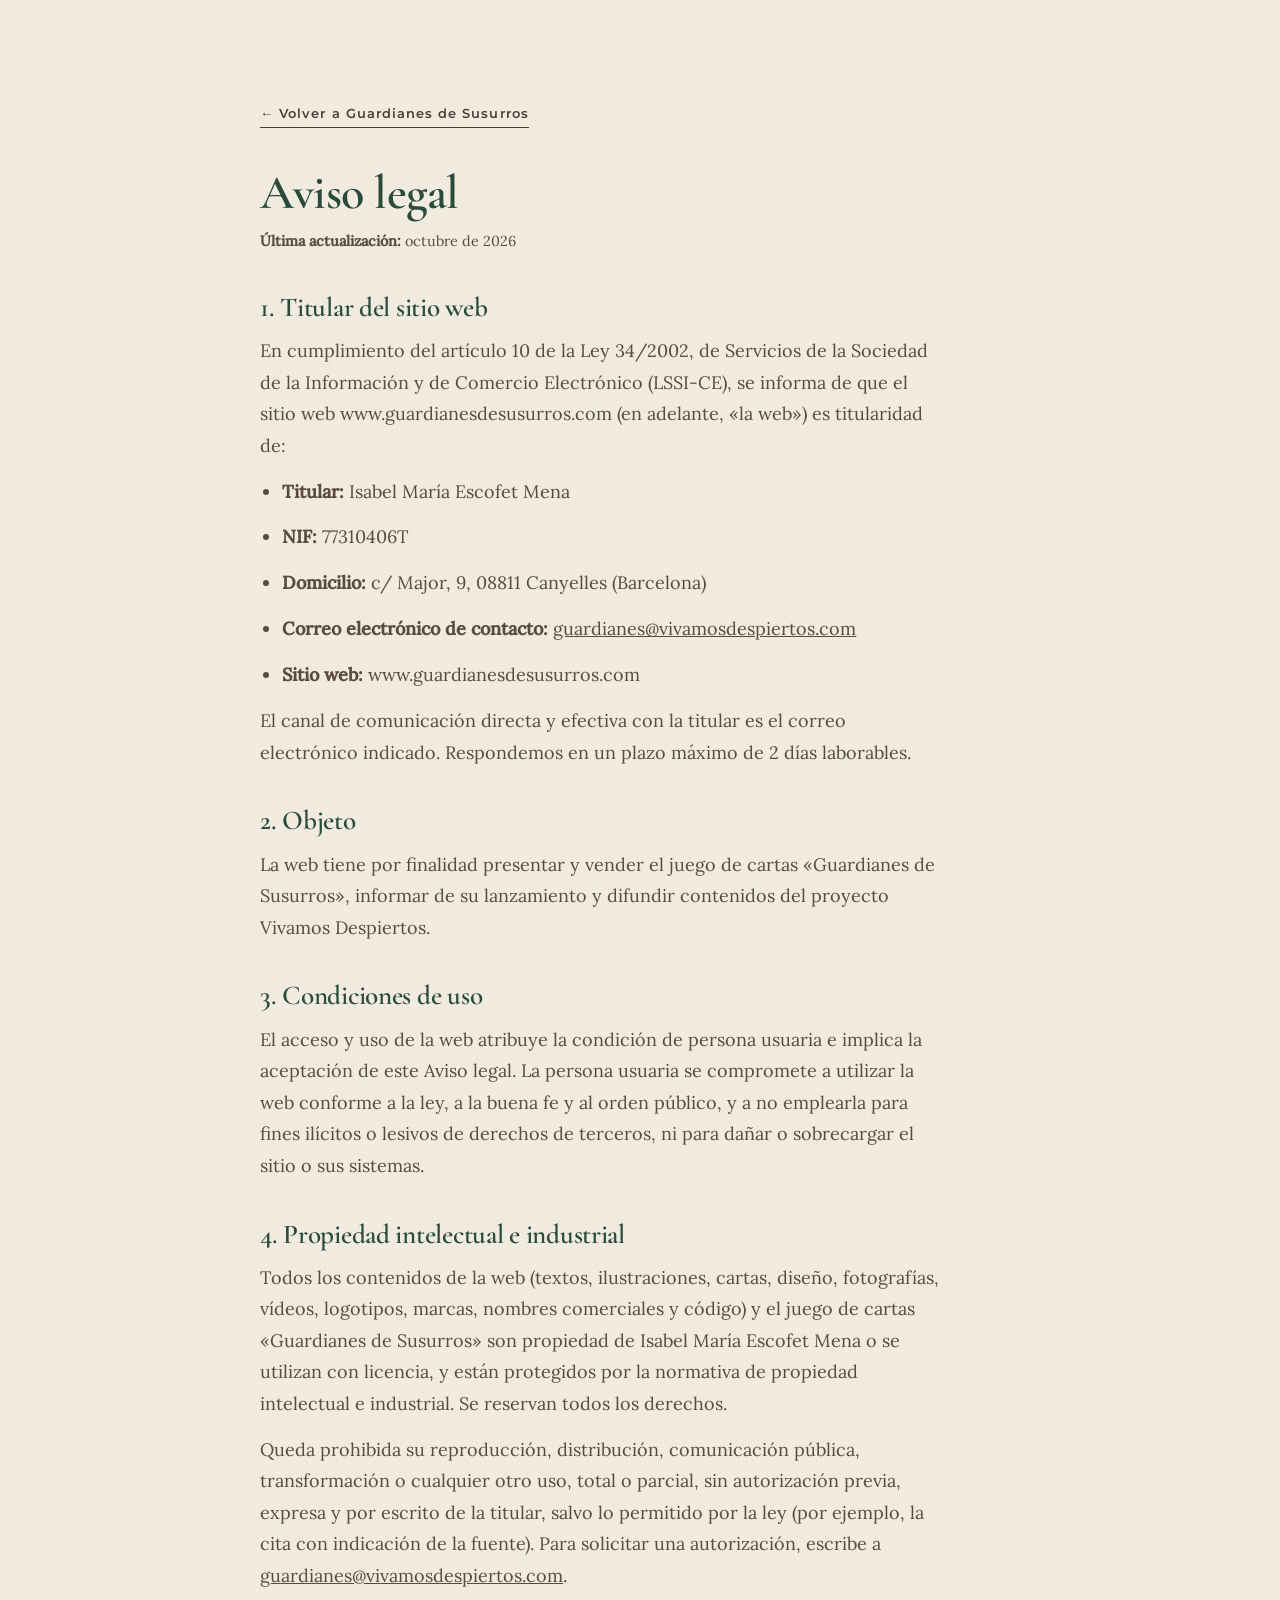
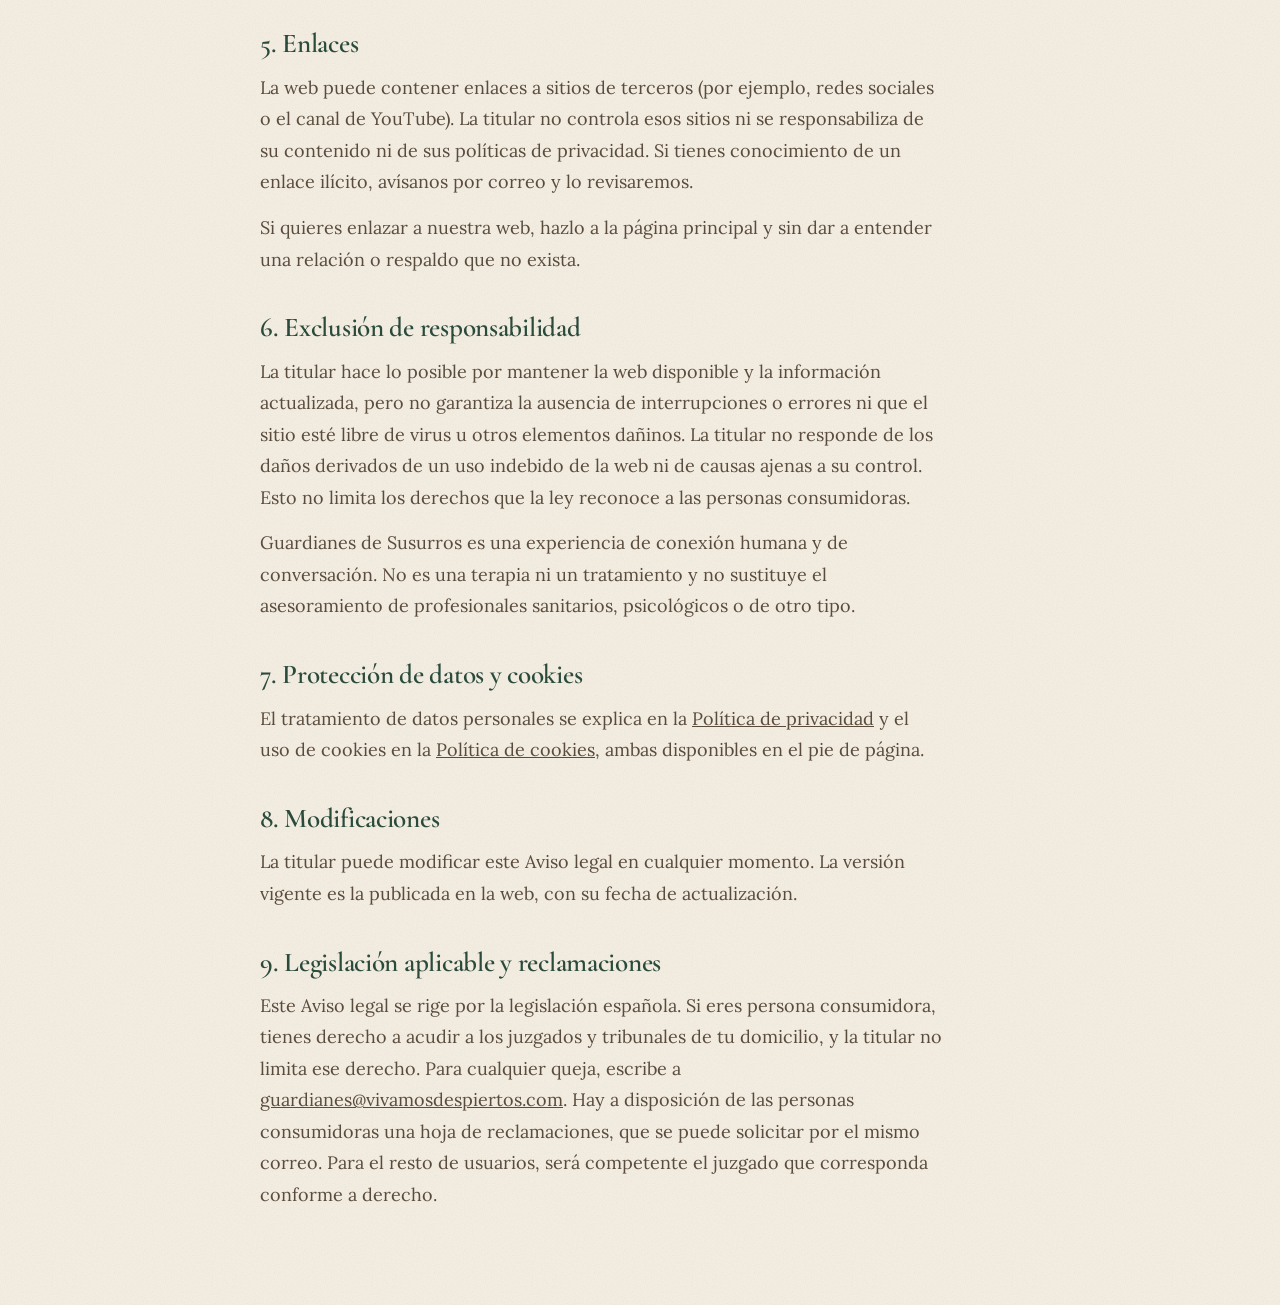
==== commit 4e28a7de: "Add files via upload" ====
--- a/aviso-legal.html
+++ b/aviso-legal.html
@@ -8,50 +8,58 @@
   <link rel="canonical" href="https://guardianesdesusurros.com/aviso-legal.html">
   <link rel="icon" type="image/png" sizes="32x32" href="assets/branding/favicon-32.png">
   <meta name="robots" content="noindex, follow">
-  <link rel="preconnect" href="https://fonts.googleapis.com">
-  <link rel="preconnect" href="https://fonts.gstatic.com" crossorigin>
-  <link href="https://fonts.googleapis.com/css2?family=Cormorant+Garamond:wght@500;600;700&family=Lora:ital,wght@0,400;0,500;1,400&family=Montserrat:wght@500;600&display=swap" rel="stylesheet">
+  <link rel="preload" href="assets/fonts/cormorant-garamond-latin-600-normal.woff2" as="font" type="font/woff2" crossorigin>
+  <link rel="stylesheet" href="assets/fonts/fonts.css">
   <link rel="stylesheet" href="styles.css">
   <style>
     body { background: var(--pergamino); background-image: var(--grano); }
     .pagina-legal { width: min(760px, 92vw); margin: 0 auto; padding: 6rem 0 5rem; }
-    .pagina-legal h1 { font-size: clamp(2rem, 5vw, 3rem); color: var(--bosque); margin-bottom: 2rem; }
+    .pagina-legal h1 { font-size: clamp(2rem, 5vw, 3rem); color: var(--bosque); margin-bottom: 0.6rem; }
     .pagina-legal h2 { font-size: clamp(1.3rem, 2.6vw, 1.7rem); margin: 2.4rem 0 0.8rem; color: var(--bosque); }
     .pagina-legal p, .pagina-legal li { margin-bottom: 0.9rem; color: var(--tinta-suave); }
     .pagina-legal ul { padding-left: 1.4rem; }
+    .pagina-legal .fecha-act { font-size: 0.9rem; margin-bottom: 1.6rem; }
     .volver { display: inline-block; margin-bottom: 2.5rem; }
-    .aviso-editar {
-      background: rgba(194,150,75,0.12); border: 1px dashed var(--dorado);
-      border-radius: 12px; padding: 1rem 1.2rem; font-size: 0.88rem; margin-bottom: 2rem;
-    }
+    .tabla-legal { overflow-x: auto; margin: 0 0 1.2rem; }
+    .tabla-legal table { border-collapse: collapse; width: 100%; min-width: 34rem; font-size: 0.92rem; }
+    .tabla-legal th, .tabla-legal td { border: 1px solid rgba(60,45,20,0.22); padding: 0.55rem 0.7rem; text-align: left; vertical-align: top; color: var(--tinta-suave); }
+    .tabla-legal th { background: rgba(194,150,75,0.16); color: var(--bosque); }
   </style>
 </head>
 <body>
   <main class="pagina-legal">
     <a class="enlace-suave volver" href="index.html#pie">← Volver a Guardianes de Susurros</a>
     <h1>Aviso legal</h1>
-    <p class="aviso-editar">✏️ <strong>Plantilla orientativa.</strong> Sustituye los datos entre
-    [CORCHETES] por los de tu negocio y revísala con tu asesoría legal antes de publicar:
-    esto no constituye asesoramiento jurídico.</p>
+    <p class="fecha-act"><strong>Última actualización:</strong> octubre de 2026</p>
     <h2>1. Titular del sitio web</h2>
-    <p>En cumplimiento de la Ley 34/2002 (LSSI-CE), se informa de que este sitio web es
-    titularidad de <strong>[NOMBRE O RAZÓN SOCIAL]</strong>, con NIF <strong>[NIF]</strong>,
-    domicilio en <strong>[DIRECCIÓN COMPLETA]</strong> y correo de contacto
-    <strong>[EMAIL]</strong>.</p>
+    <p>En cumplimiento del artículo 10 de la Ley 34/2002, de Servicios de la Sociedad de la Información y de Comercio Electrónico (LSSI-CE), se informa de que el sitio web www.guardianesdesusurros.com (en adelante, «la web») es titularidad de:</p>
+    <ul>
+      <li><strong>Titular:</strong> Isabel María Escofet Mena</li>
+      <li><strong>NIF:</strong> 77310406T</li>
+      <li><strong>Domicilio:</strong> c/ Major, 9, 08811 Canyelles (Barcelona)</li>
+      <li><strong>Correo electrónico de contacto:</strong> <a href="mailto:guardianes@vivamosdespiertos.com">guardianes@vivamosdespiertos.com</a></li>
+      <li><strong>Sitio web:</strong> www.guardianesdesusurros.com</li>
+    </ul>
+    <p>El canal de comunicación directa y efectiva con la titular es el correo electrónico indicado. Respondemos en un plazo máximo de 2 días laborables.</p>
     <h2>2. Objeto</h2>
-    <p>Este sitio tiene por finalidad la presentación y venta del juego de cartas
-    «Guardianes de Susurros», así como la difusión de contenidos del proyecto
-    Vivamos Despiertos.</p>
-    <h2>3. Propiedad intelectual</h2>
-    <p>Todos los contenidos (textos, ilustraciones, fotografías, logotipos y diseño) son
-    propiedad de [NOMBRE O RAZÓN SOCIAL] o de sus licenciantes. Queda prohibida su
-    reproducción sin autorización expresa.</p>
-    <h2>4. Responsabilidad</h2>
-    <p>El titular no se hace responsable del mal uso de los contenidos del sitio ni de los
-    contenidos de sitios enlazados de terceros.</p>
-    <h2>5. Legislación aplicable</h2>
-    <p>La relación entre el titular y las personas usuarias se rige por la normativa
-    española y, en su caso, por la normativa europea aplicable.</p>
+    <p>La web tiene por finalidad presentar y vender el juego de cartas «Guardianes de Susurros», informar de su lanzamiento y difundir contenidos del proyecto Vivamos Despiertos.</p>
+    <h2>3. Condiciones de uso</h2>
+    <p>El acceso y uso de la web atribuye la condición de persona usuaria e implica la aceptación de este Aviso legal. La persona usuaria se compromete a utilizar la web conforme a la ley, a la buena fe y al orden público, y a no emplearla para fines ilícitos o lesivos de derechos de terceros, ni para dañar o sobrecargar el sitio o sus sistemas.</p>
+    <h2>4. Propiedad intelectual e industrial</h2>
+    <p>Todos los contenidos de la web (textos, ilustraciones, cartas, diseño, fotografías, vídeos, logotipos, marcas, nombres comerciales y código) y el juego de cartas «Guardianes de Susurros» son propiedad de Isabel María Escofet Mena o se utilizan con licencia, y están protegidos por la normativa de propiedad intelectual e industrial. Se reservan todos los derechos.</p>
+    <p>Queda prohibida su reproducción, distribución, comunicación pública, transformación o cualquier otro uso, total o parcial, sin autorización previa, expresa y por escrito de la titular, salvo lo permitido por la ley (por ejemplo, la cita con indicación de la fuente). Para solicitar una autorización, escribe a <a href="mailto:guardianes@vivamosdespiertos.com">guardianes@vivamosdespiertos.com</a>.</p>
+    <h2>5. Enlaces</h2>
+    <p>La web puede contener enlaces a sitios de terceros (por ejemplo, redes sociales o el canal de YouTube). La titular no controla esos sitios ni se responsabiliza de su contenido ni de sus políticas de privacidad. Si tienes conocimiento de un enlace ilícito, avísanos por correo y lo revisaremos.</p>
+    <p>Si quieres enlazar a nuestra web, hazlo a la página principal y sin dar a entender una relación o respaldo que no exista.</p>
+    <h2>6. Exclusión de responsabilidad</h2>
+    <p>La titular hace lo posible por mantener la web disponible y la información actualizada, pero no garantiza la ausencia de interrupciones o errores ni que el sitio esté libre de virus u otros elementos dañinos. La titular no responde de los daños derivados de un uso indebido de la web ni de causas ajenas a su control. Esto no limita los derechos que la ley reconoce a las personas consumidoras.</p>
+    <p>Guardianes de Susurros es una experiencia de conexión humana y de conversación. No es una terapia ni un tratamiento y no sustituye el asesoramiento de profesionales sanitarios, psicológicos o de otro tipo.</p>
+    <h2>7. Protección de datos y cookies</h2>
+    <p>El tratamiento de datos personales se explica en la <a href="privacidad.html">Política de privacidad</a> y el uso de cookies en la <a href="cookies.html">Política de cookies</a>, ambas disponibles en el pie de página.</p>
+    <h2>8. Modificaciones</h2>
+    <p>La titular puede modificar este Aviso legal en cualquier momento. La versión vigente es la publicada en la web, con su fecha de actualización.</p>
+    <h2>9. Legislación aplicable y reclamaciones</h2>
+    <p>Este Aviso legal se rige por la legislación española. Si eres persona consumidora, tienes derecho a acudir a los juzgados y tribunales de tu domicilio, y la titular no limita ese derecho. Para cualquier queja, escribe a <a href="mailto:guardianes@vivamosdespiertos.com">guardianes@vivamosdespiertos.com</a>. Hay a disposición de las personas consumidoras una hoja de reclamaciones, que se puede solicitar por el mismo correo. Para el resto de usuarios, será competente el juzgado que corresponda conforme a derecho.</p>
   </main>
 </body>
 </html>
--- a/assets/fonts/fonts.css
+++ b/assets/fonts/fonts.css
@@ -0,0 +1,12 @@
+/* Tipografías alojadas en nuestro propio dominio (subconjunto latino: cubre castellano y catalán).
+   Fuentes: Cormorant Garamond, Lora y Montserrat, licencia SIL Open Font License 1.1.
+   Sustituyen a Google Fonts: la web ya no llama a fonts.googleapis.com. */
+@font-face{font-family:'Cormorant Garamond';font-style:normal;font-weight:500;font-display:swap;src:url('cormorant-garamond-latin-500-normal.woff2') format('woff2');unicode-range:U+0000-00FF,U+0131,U+0152-0153,U+02BB-02BC,U+02C6,U+02DA,U+02DC,U+2000-206F,U+2074,U+20AC,U+2122,U+2191,U+2193,U+2212,U+2215,U+FEFF,U+FFFD;}
+@font-face{font-family:'Cormorant Garamond';font-style:normal;font-weight:600;font-display:swap;src:url('cormorant-garamond-latin-600-normal.woff2') format('woff2');unicode-range:U+0000-00FF,U+0131,U+0152-0153,U+02BB-02BC,U+02C6,U+02DA,U+02DC,U+2000-206F,U+2074,U+20AC,U+2122,U+2191,U+2193,U+2212,U+2215,U+FEFF,U+FFFD;}
+@font-face{font-family:'Cormorant Garamond';font-style:normal;font-weight:700;font-display:swap;src:url('cormorant-garamond-latin-700-normal.woff2') format('woff2');unicode-range:U+0000-00FF,U+0131,U+0152-0153,U+02BB-02BC,U+02C6,U+02DA,U+02DC,U+2000-206F,U+2074,U+20AC,U+2122,U+2191,U+2193,U+2212,U+2215,U+FEFF,U+FFFD;}
+@font-face{font-family:'Cormorant Garamond';font-style:italic;font-weight:500;font-display:swap;src:url('cormorant-garamond-latin-500-italic.woff2') format('woff2');unicode-range:U+0000-00FF,U+0131,U+0152-0153,U+02BB-02BC,U+02C6,U+02DA,U+02DC,U+2000-206F,U+2074,U+20AC,U+2122,U+2191,U+2193,U+2212,U+2215,U+FEFF,U+FFFD;}
+@font-face{font-family:'Lora';font-style:normal;font-weight:400;font-display:swap;src:url('lora-latin-400-normal.woff2') format('woff2');unicode-range:U+0000-00FF,U+0131,U+0152-0153,U+02BB-02BC,U+02C6,U+02DA,U+02DC,U+2000-206F,U+2074,U+20AC,U+2122,U+2191,U+2193,U+2212,U+2215,U+FEFF,U+FFFD;}
+@font-face{font-family:'Lora';font-style:normal;font-weight:500;font-display:swap;src:url('lora-latin-500-normal.woff2') format('woff2');unicode-range:U+0000-00FF,U+0131,U+0152-0153,U+02BB-02BC,U+02C6,U+02DA,U+02DC,U+2000-206F,U+2074,U+20AC,U+2122,U+2191,U+2193,U+2212,U+2215,U+FEFF,U+FFFD;}
+@font-face{font-family:'Lora';font-style:italic;font-weight:400;font-display:swap;src:url('lora-latin-400-italic.woff2') format('woff2');unicode-range:U+0000-00FF,U+0131,U+0152-0153,U+02BB-02BC,U+02C6,U+02DA,U+02DC,U+2000-206F,U+2074,U+20AC,U+2122,U+2191,U+2193,U+2212,U+2215,U+FEFF,U+FFFD;}
+@font-face{font-family:'Montserrat';font-style:normal;font-weight:500;font-display:swap;src:url('montserrat-latin-500-normal.woff2') format('woff2');unicode-range:U+0000-00FF,U+0131,U+0152-0153,U+02BB-02BC,U+02C6,U+02DA,U+02DC,U+2000-206F,U+2074,U+20AC,U+2122,U+2191,U+2193,U+2212,U+2215,U+FEFF,U+FFFD;}
+@font-face{font-family:'Montserrat';font-style:normal;font-weight:600;font-display:swap;src:url('montserrat-latin-600-normal.woff2') format('woff2');unicode-range:U+0000-00FF,U+0131,U+0152-0153,U+02BB-02BC,U+02C6,U+02DA,U+02DC,U+2000-206F,U+2074,U+20AC,U+2122,U+2191,U+2193,U+2212,U+2215,U+FEFF,U+FFFD;}
--- a/styles.css
+++ b/styles.css
@@ -997,7 +997,7 @@
 }
 .cierre-texto strong { color: var(--dorado-claro); }
 
-/* ─────────── Bloque 12 · Villa Etiqueta ─────────── */
+/* ─────────── Bloque 12 · Mientras llega tu saquito (canal de YouTube) ─────────── */
 .bloque-villa { padding-block: clamp(3rem, 7vw, 5rem); }
 .villa-fila {
   display: grid; grid-template-columns: minmax(200px, 300px) 1fr;
@@ -1068,14 +1068,6 @@
 .pie-marca span { color: var(--dorado); }
 .pie-legal { margin: 1.2rem auto 0; font-size: 0.78rem; opacity: 0.55; }
 .pie-legal a { color: inherit; }
-.pie-b2b {
-  margin: 2.2rem auto 0;
-  max-width: 52ch;
-  font-size: 0.8rem; opacity: 0.5;
-  transition: opacity 0.3s;
-}
-.pie-b2b:hover { opacity: 0.85; }
-.pie-b2b a { color: var(--dorado-claro); }
 
 /* ═══════════════ CURSOR PERSONALIZADO — mariposa de Vivamos Despiertos ═══════════════ */
 #cursor {
@@ -1295,3 +1287,273 @@
   background: rgba(42, 75, 60, 0.08);
 }
 */
+
+/* ═══════════════════════════════════════════════════════════════
+   BLOQUE 9.5 · LOS PRIMEROS GUARDIANES (lista de venta anticipada)
+   ═══════════════════════════════════════════════════════════════ */
+.bloque-lista{
+  background:var(--bosque-noche);
+  color:var(--pergamino);
+  padding-block:var(--bloque-y);
+  position:relative;
+}
+.bloque-lista::after{
+  content:"";position:absolute;inset:0;background-image:var(--grano);
+  opacity:.5;pointer-events:none;mix-blend-mode:overlay;
+}
+.bloque-lista > *{position:relative;z-index:1}
+.bloque-lista h2{color:var(--pergamino)}
+.bloque-lista h2 em{color:var(--dorado-claro)}
+.bloque-lista .eyebrow{color:var(--dorado)}
+.lista-intro{
+  max-width:52ch;margin:1.4rem auto 0;
+  color:var(--arena);font-size:clamp(1rem,1.6vw,1.12rem);line-height:1.7;
+}
+.lista-intro strong{color:var(--pergamino-alto)}
+
+.lista-fechas{
+  display:flex;flex-wrap:wrap;justify-content:center;gap:1rem;
+  margin:2.4rem auto 0;
+}
+.lista-fecha{
+  border:1px solid rgba(226,201,141,.34);
+  border-radius:var(--radio-carta);
+  padding:1rem 1.5rem;text-align:center;min-width:11rem;
+  background:rgba(247,241,229,.04);
+}
+.lista-fecha-dia{
+  display:block;font-family:var(--f-display);
+  font-size:clamp(1.5rem,3.4vw,1.95rem);color:var(--dorado-claro);line-height:1.1;
+}
+.lista-fecha-txt{
+  display:block;margin-top:.35rem;font-family:var(--f-utilidad);
+  font-size:.74rem;letter-spacing:.11em;text-transform:uppercase;color:var(--arena);
+}
+
+.lista-ventajas{
+  list-style:none;padding:0;margin:2.6rem auto 0;max-width:48ch;
+  display:grid;gap:1.05rem;
+}
+.lista-ventajas li{
+  position:relative;padding-left:1.9rem;
+  color:var(--arena);line-height:1.65;font-size:clamp(.97rem,1.5vw,1.05rem);
+}
+.lista-ventajas li::before{
+  content:"✦";position:absolute;left:0;top:.05em;color:var(--dorado);font-size:.95em;
+}
+.lista-ventajas strong{color:var(--pergamino-alto)}
+
+.bloque-lista .captacion-form{margin:2.8rem auto 0;max-width:32rem}
+.bloque-lista .captacion-consentimiento,
+.bloque-lista .captacion-nota{color:var(--arena)}
+.bloque-lista .captacion-consentimiento a{color:var(--dorado-claro)}
+#form-lista-mensaje{max-width:44ch;margin-inline:auto}
+
+@media (max-width:640px){
+  .lista-fecha{flex:1 1 100%;min-width:0}
+}
+.lista-intro-remate{margin-top:1rem;font-size:clamp(1.05rem,1.8vw,1.22rem)}
+.lista-intro-remate strong{color:var(--dorado-claro)}
+
+/* ═══════════════════════════════════════════════════════════════
+   REVISIÓN INTEGRAL — bloques nuevos y ajustes
+   (añadido al final para no alterar nada de lo anterior)
+   ═══════════════════════════════════════════════════════════════ */
+
+/* ── FAQ · tipografía unificada en TODAS las respuestas ────────── */
+.faq-respuesta p {
+  font-family: var(--f-cuerpo);
+  font-size: 0.98rem;
+  font-weight: 400;
+  line-height: 1.7;
+  letter-spacing: normal;
+  color: var(--tinta-suave);
+  margin: 0;
+  padding-bottom: 1.4rem;
+}
+.faq-respuesta p + p { padding-top: 0.9rem; }
+.faq-respuesta a { color: var(--marron); text-decoration: underline; text-underline-offset: 2px; }
+.faq-respuesta a:hover { color: var(--dorado); }
+
+/* ── CTA de VENTA ANTICIPADA · distinto del CTA de la carta ──────
+   IMPORTANTE: NO se cambia el dorado de marca. La diferencia entre los dos
+   CTA es de forma, no de color: el de venta anticipada va en versalitas y
+   más ancho; el de la carta semanal ("Llévate la carta gratis") se queda
+   tal cual estaba. Así se distinguen sin tocar la identidad visual. */
+.boton-preventa {
+  text-transform: uppercase;
+  letter-spacing: 0.09em;
+  font-size: 0.86rem;
+}
+.boton-preventa.boton-gigante { font-size: clamp(0.9rem, 1.4vw, 1.05rem); }
+.captacion-form-preventa { max-width: 34rem; }
+.captacion-form-preventa .boton-preventa { flex: 1 1 100%; }
+
+/* Botón de la cabecera: el texto es largo, así que respira menos.
+   En pantallas estrechas se enseña la versión corta, para no perder el CTA. */
+.cabecera-acciones .boton-preventa {
+  font-size: 0.62rem;
+  letter-spacing: 0.06em;
+  line-height: 1.2;
+  padding: 0.55rem 1rem;
+  max-width: 12rem;
+  text-align: center;
+}
+.cta-corto { display: none; }
+@media (max-width: 900px) {
+  .cabecera-acciones .boton-preventa { max-width: none; }
+  .cta-largo { display: none; }
+  .cta-corto { display: inline; }
+}
+
+/* ── Fechas de la venta anticipada ─────────────────────────────── */
+.compra-fecha-preventa {
+  margin-top: 0.9rem;
+  font-family: var(--f-utilidad);
+  font-size: 0.78rem; letter-spacing: 0.1em; text-transform: uppercase;
+  color: var(--arena);
+}
+.compra-fecha-preventa strong { color: var(--dorado-claro); }
+.lista-fecha-destacada {
+  margin: 2.6rem auto 0;
+  max-width: 40ch;
+  font-family: var(--f-display);
+  font-size: clamp(1.1rem, 2vw, 1.32rem);
+  color: var(--arena);
+}
+.lista-fecha-destacada strong { color: var(--dorado-claro); }
+
+/* ── Carta de la Semana · remate del reverso y letra pequeña ───── */
+.trasera-remate {
+  display: block;
+  margin-top: 0.6rem;
+  font-family: var(--f-utilidad);
+  font-size: clamp(0.58rem, 1.7vw, 0.66rem);
+  letter-spacing: 0.16em; text-transform: uppercase;
+  color: var(--marron); opacity: 0.75;
+}
+.captacion-nota-fina { font-size: 0.76rem; opacity: 0.6; margin-top: 0.5rem; }
+
+/* ── Testimonios · nombre, edad y botón «Ver testimonio» ───────── */
+.testimonio-edad {
+  display: block;
+  margin-top: 0.15rem;
+  font-family: var(--f-utilidad);
+  font-size: 0.68rem; letter-spacing: 0.12em; text-transform: uppercase;
+  font-style: normal; opacity: 0.65;
+}
+.testimonio-ver {
+  margin-top: 1rem;
+  display: inline-flex; align-items: center; gap: 0.5rem;
+  font-family: var(--f-utilidad); font-weight: 600;
+  font-size: 0.72rem; letter-spacing: 0.12em; text-transform: uppercase;
+  color: var(--marron);
+  background: transparent;
+  border: 1px solid rgba(107, 79, 53, 0.35);
+  border-radius: 999px;
+  padding: 0.55rem 1.1rem;
+  cursor: pointer;
+  transition: background 0.3s, color 0.3s, border-color 0.3s;
+}
+.testimonio-ver::before { content: "▶"; font-size: 0.6em; }
+.testimonio-ver:hover {
+  background: var(--bosque); color: var(--dorado-claro); border-color: var(--bosque);
+}
+
+/* ── Ventana del vídeo de un testimonio ────────────────────────── */
+body.modal-abierto { overflow: hidden; }
+#modal-testimonio {
+  position: fixed; inset: 0; z-index: 9000;
+  display: grid; place-items: center;
+  padding: clamp(1rem, 4vw, 2.5rem);
+}
+#modal-testimonio[hidden] { display: none; }
+#modal-testimonio .modal-velo {
+  position: absolute; inset: 0;
+  background: rgba(14, 27, 20, 0.86);
+  backdrop-filter: blur(4px);
+}
+#modal-testimonio .modal-caja {
+  position: relative;
+  width: min(100%, 760px);
+  background: var(--bosque-noche);
+  border: 1px solid rgba(227, 201, 141, 0.35);
+  border-radius: 18px;
+  padding: clamp(1.2rem, 3vw, 2rem);
+  box-shadow: 0 40px 90px -40px rgba(0, 0, 0, 0.8);
+}
+#modal-testimonio .modal-titulo {
+  margin: 0 3rem 0.9rem 0;
+  font-family: var(--f-display); font-size: 1.35rem;
+  color: var(--dorado-claro);
+}
+#modal-testimonio .modal-titulo:empty { display: none; }
+#modal-testimonio .modal-video video {
+  width: 100%; max-height: 70vh;
+  display: block; border-radius: 12px; background: #000;
+}
+#modal-testimonio .modal-cerrar {
+  position: absolute; top: 0.7rem; right: 0.7rem;
+  width: 40px; height: 40px;
+  display: grid; place-items: center;
+  font-size: 1rem; color: var(--dorado-claro);
+  background: rgba(247, 241, 229, 0.08);
+  border: 1px solid rgba(227, 201, 141, 0.35);
+  border-radius: 50%; cursor: pointer;
+  transition: background 0.3s, color 0.3s;
+}
+#modal-testimonio .modal-cerrar:hover { background: var(--dorado); color: var(--bosque-abismo); }
+
+/* ── Bloque 12.5 · Colaboraciones profesionales ────────────────── */
+.bloque-colaboraciones { padding-block: clamp(2.5rem, 6vw, 4.5rem); }
+.colaboraciones-caja {
+  background: var(--pergamino-alto);
+  background-image: var(--grano);
+  border: 1px solid rgba(44, 36, 27, 0.1);
+  border-radius: 18px;
+  padding: clamp(1.8rem, 4vw, 3rem);
+  box-shadow: 0 22px 50px -30px rgba(44, 36, 27, 0.4);
+}
+.colaboraciones-caja h3 {
+  font-family: var(--f-display);
+  font-size: clamp(1.4rem, 2.8vw, 1.9rem);
+  color: var(--bosque);
+  margin-bottom: 0.7rem;
+}
+.colaboraciones-caja p {
+  max-width: 46ch; margin: 0 auto 1.6rem;
+  font-size: 0.98rem; color: var(--tinta-suave);
+}
+
+/* «Configurar cookies» del pie: es un botón (abre un panel), no un enlace,
+   así no queda ningún <a href="#"> en la web. */
+.pie-boton-enlace {
+  font: inherit;
+  color: inherit;
+  background: none;
+  border: 0;
+  padding: 0;
+  cursor: pointer;
+  text-decoration: underline;
+  text-underline-offset: 2px;
+}
+.pie-boton-enlace:hover { color: var(--dorado-claro); }
+
+/* ── Casilla de privacidad ──────────────────────────────────────
+   FALLO CORREGIDO: la regla «.captacion-form input» (pensada para el campo
+   del email: flex 1 1 240px, padding grande y bordes redondeados) también
+   alcanzaba al checkbox, que se estiraba y dejaba un hueco enorme entre la
+   casilla y su texto. Aquí se le devuelve su tamaño real. */
+.captacion-consentimiento input[type="checkbox"] {
+  flex: 0 0 auto;
+  width: 1rem; height: 1rem;
+  padding: 0;
+  border-radius: 3px;
+  background: none;
+}
+.captacion-consentimiento { justify-content: flex-start; }
+.captacion-consentimiento span { flex: 1 1 auto; text-align: left; }
+
+/* Colaboraciones: sin botón (mientras no haya correo) la caja no deja hueco */
+.colaboraciones-caja p { margin-bottom: 0; }
+.colaboraciones-caja .boton { margin-top: 1.6rem; }
